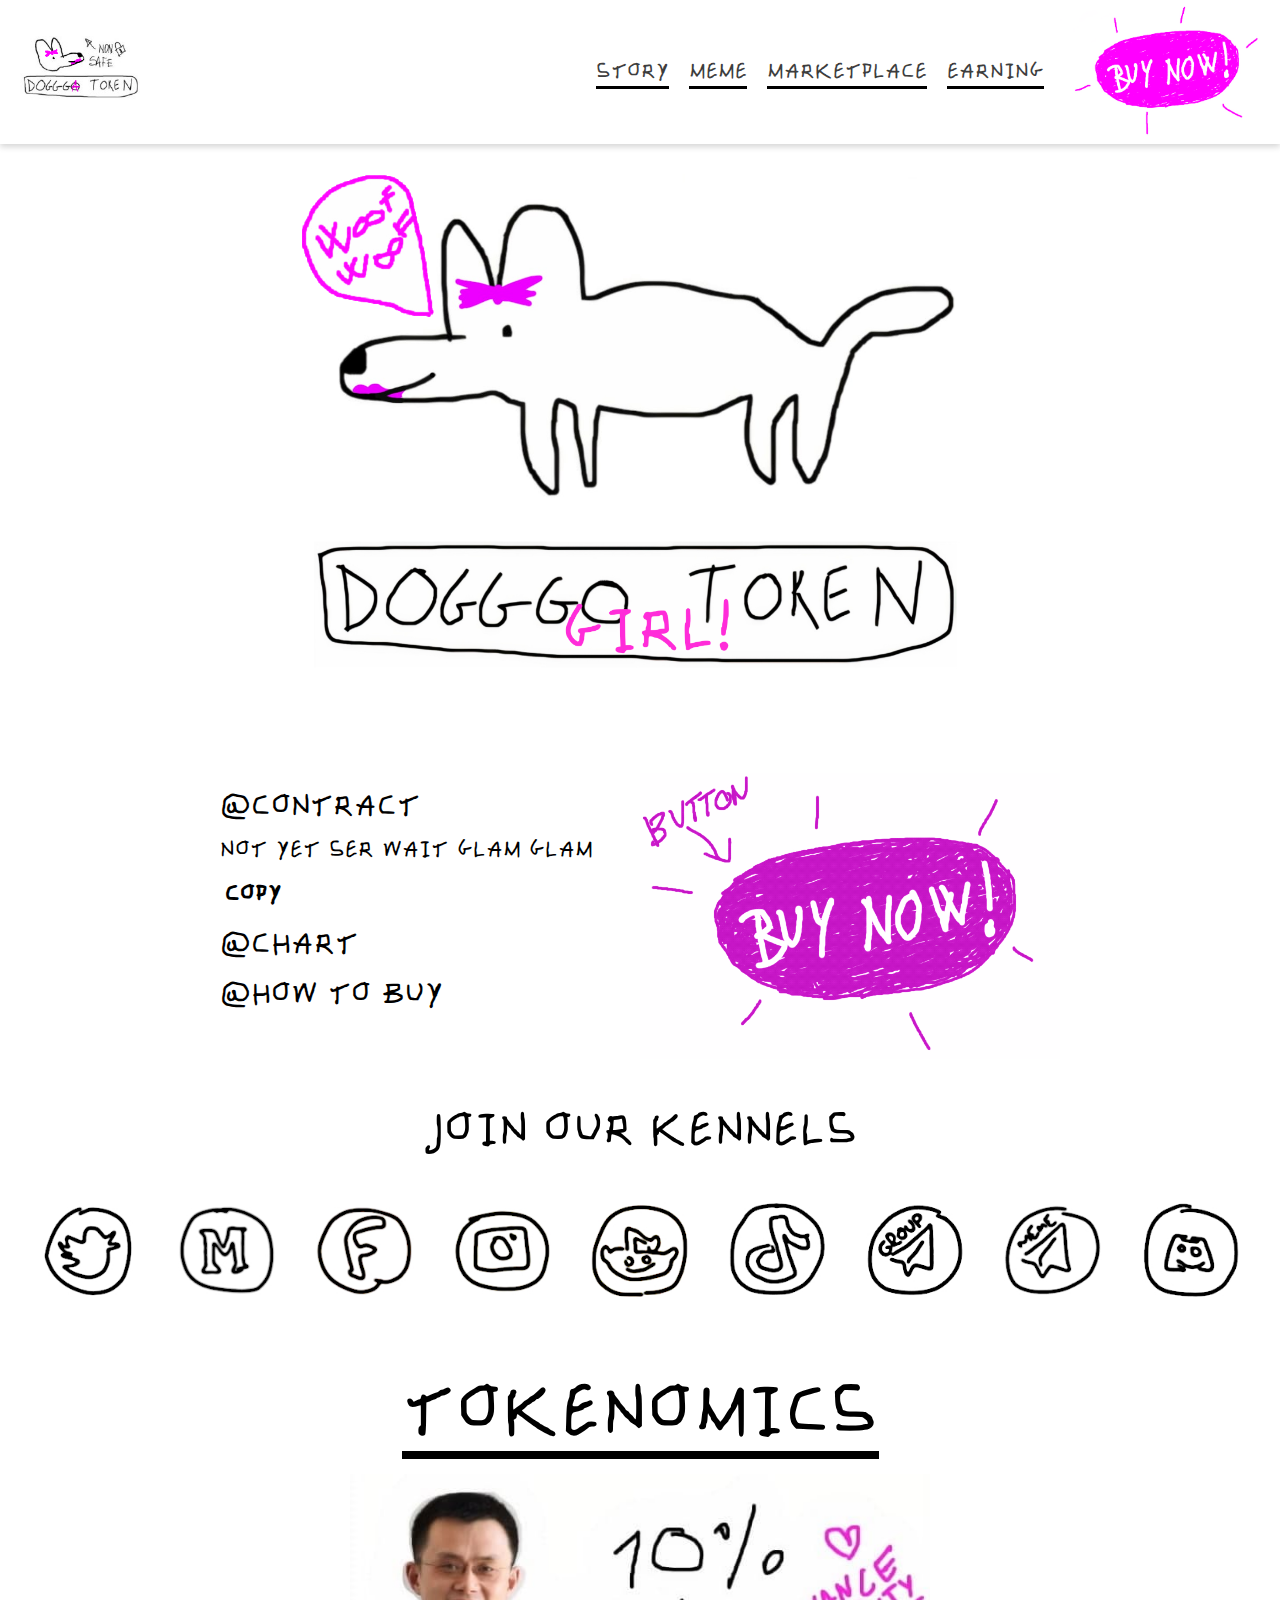
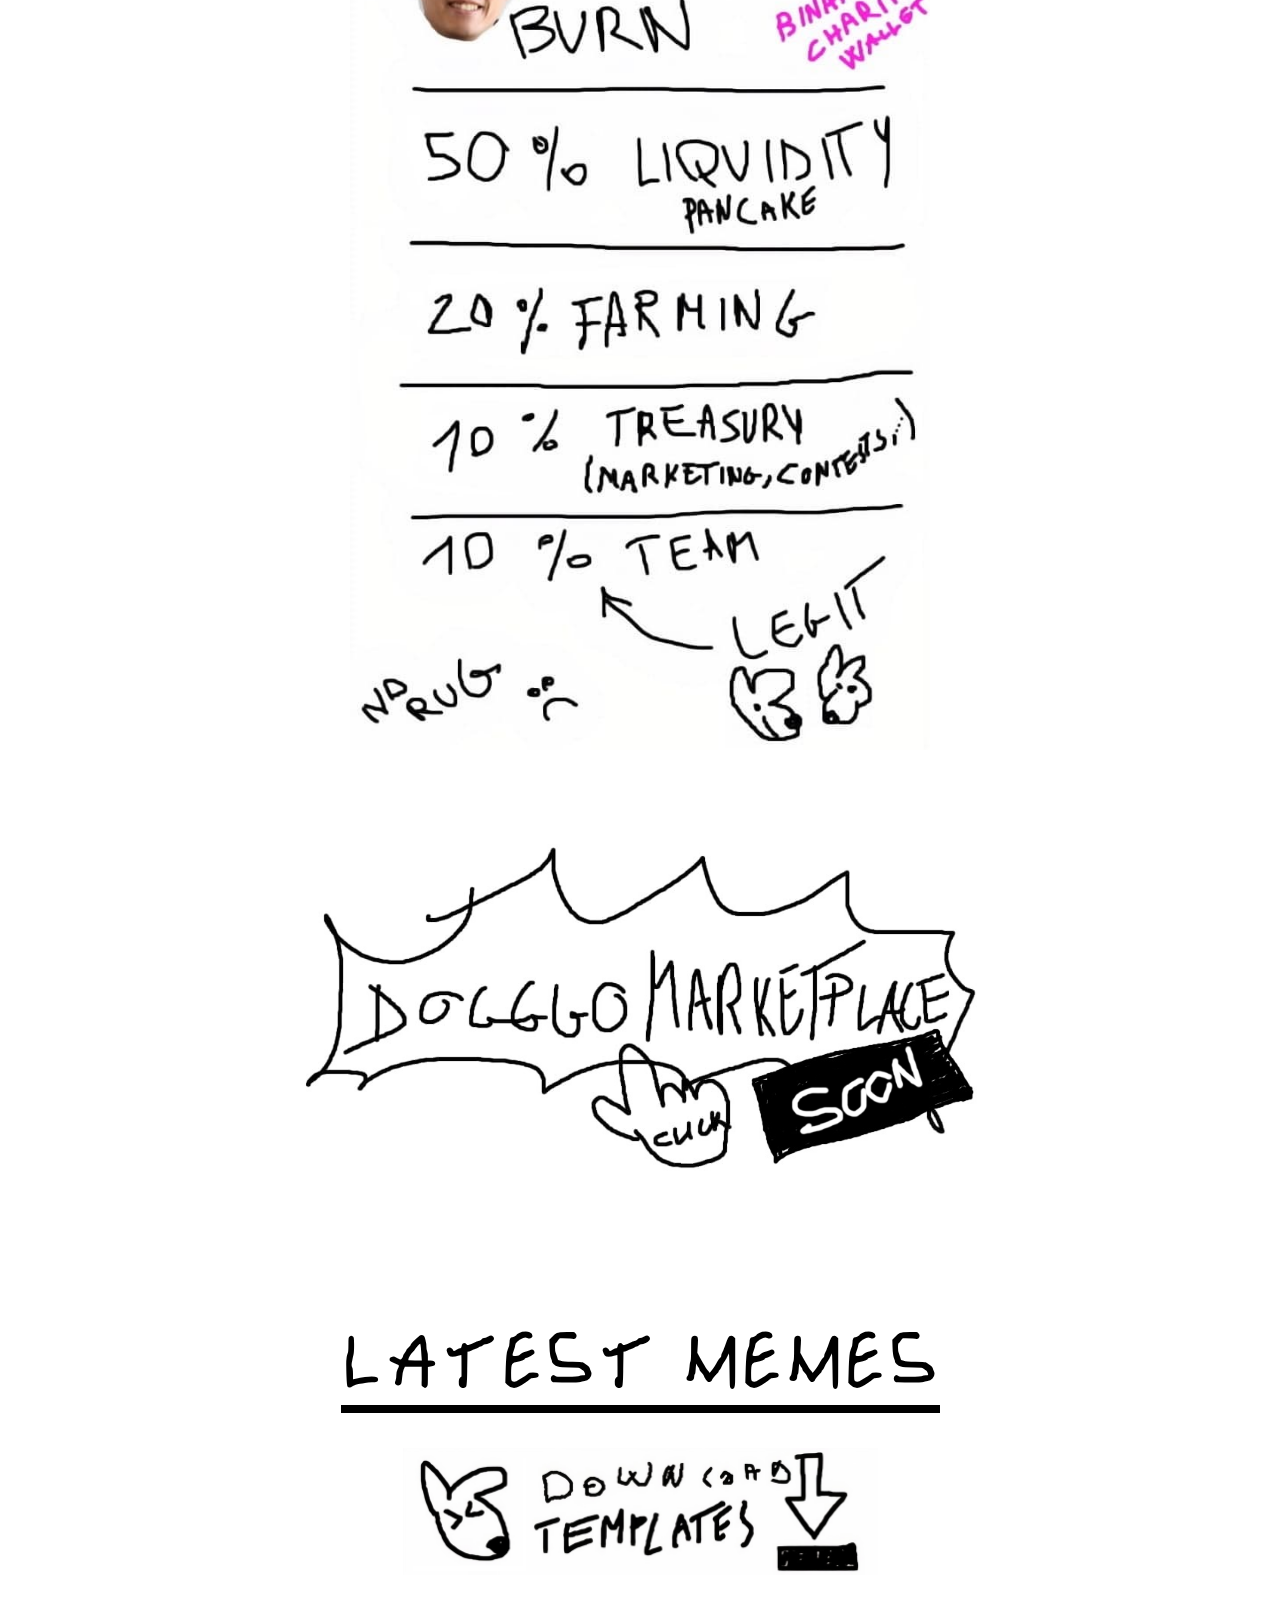
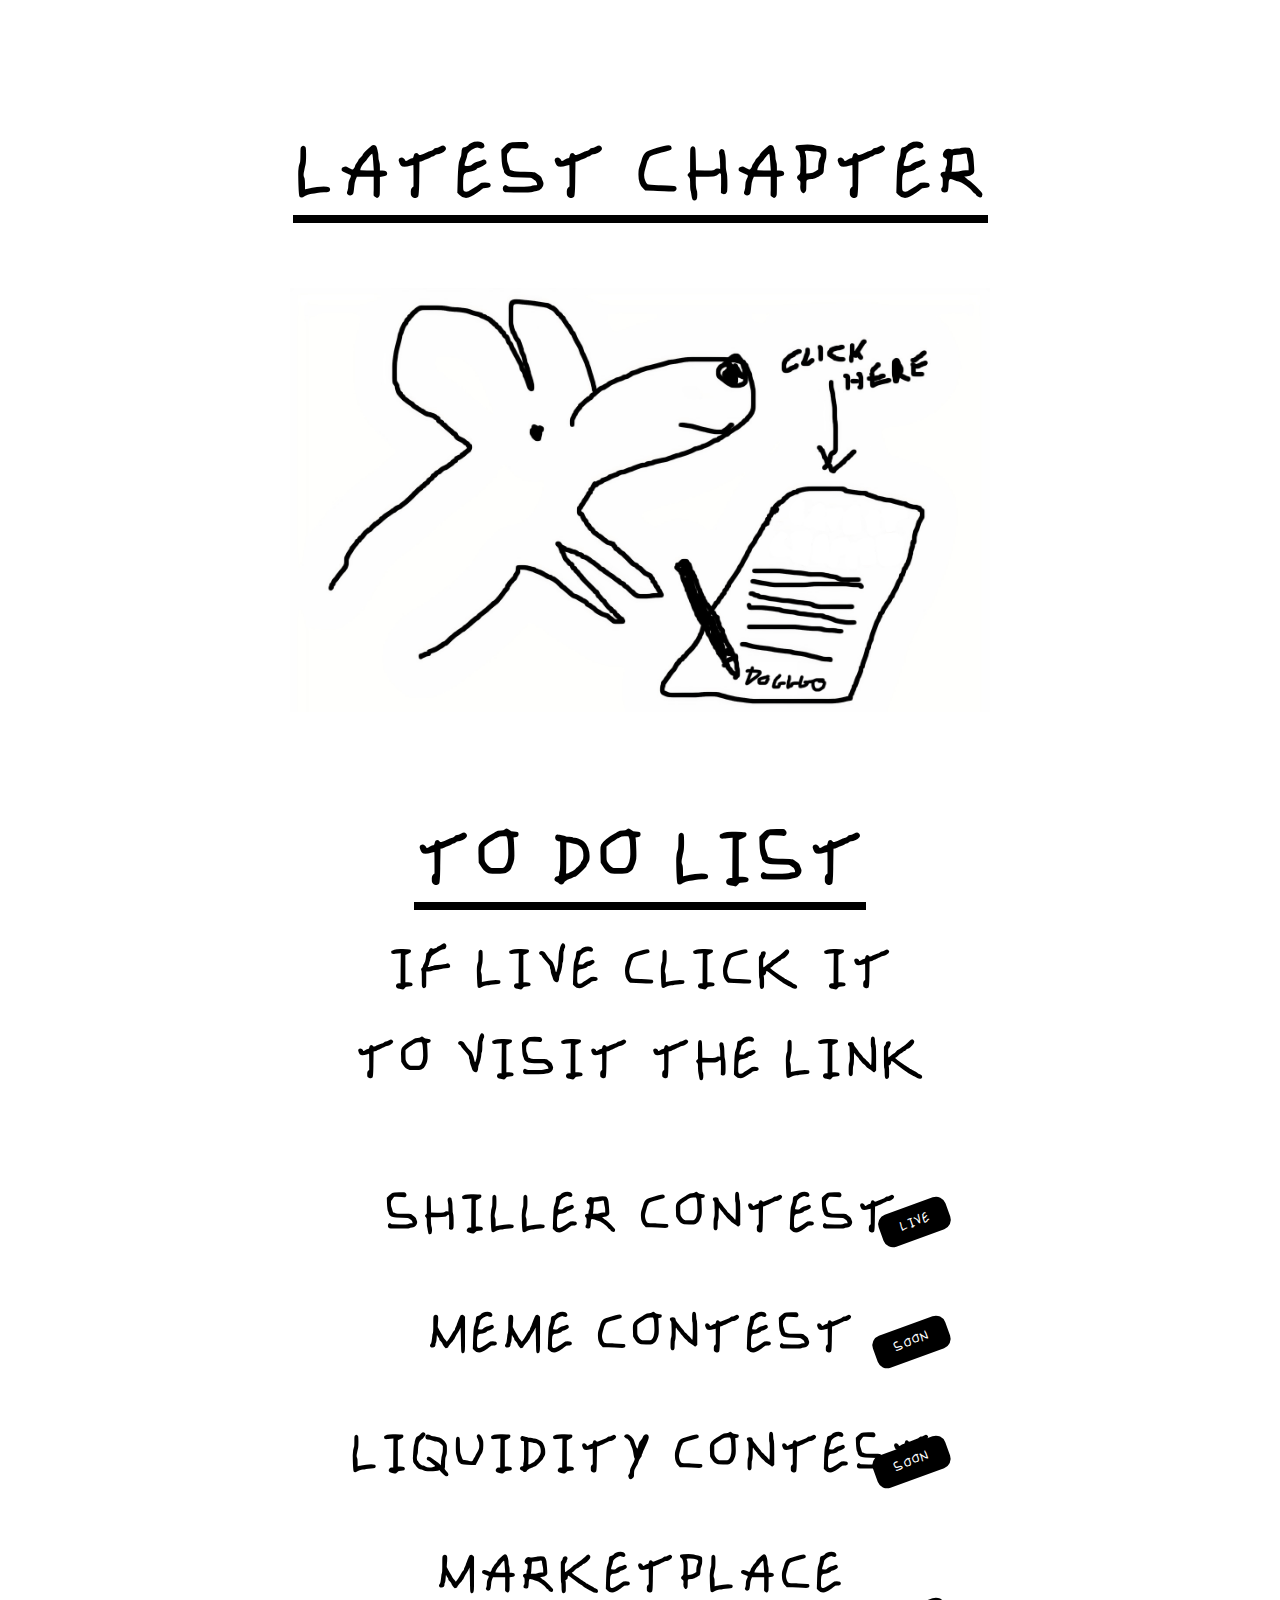
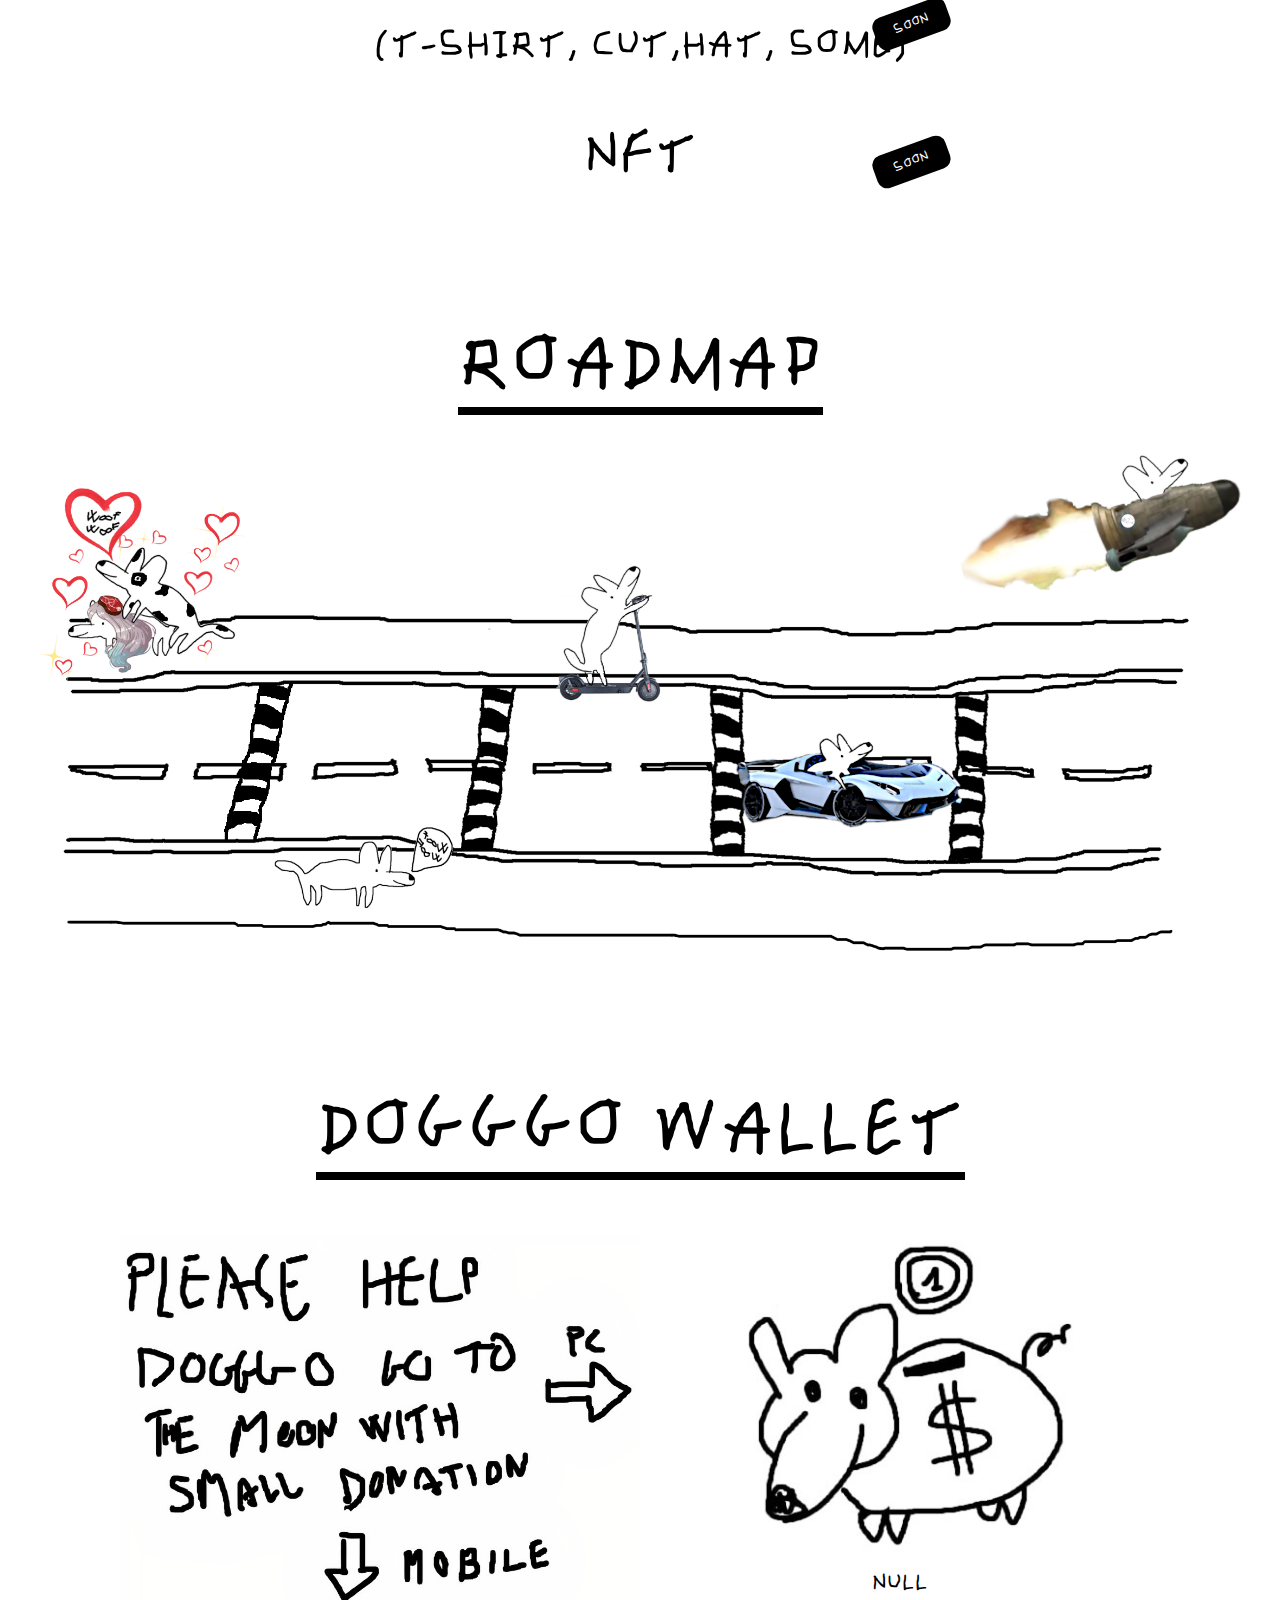
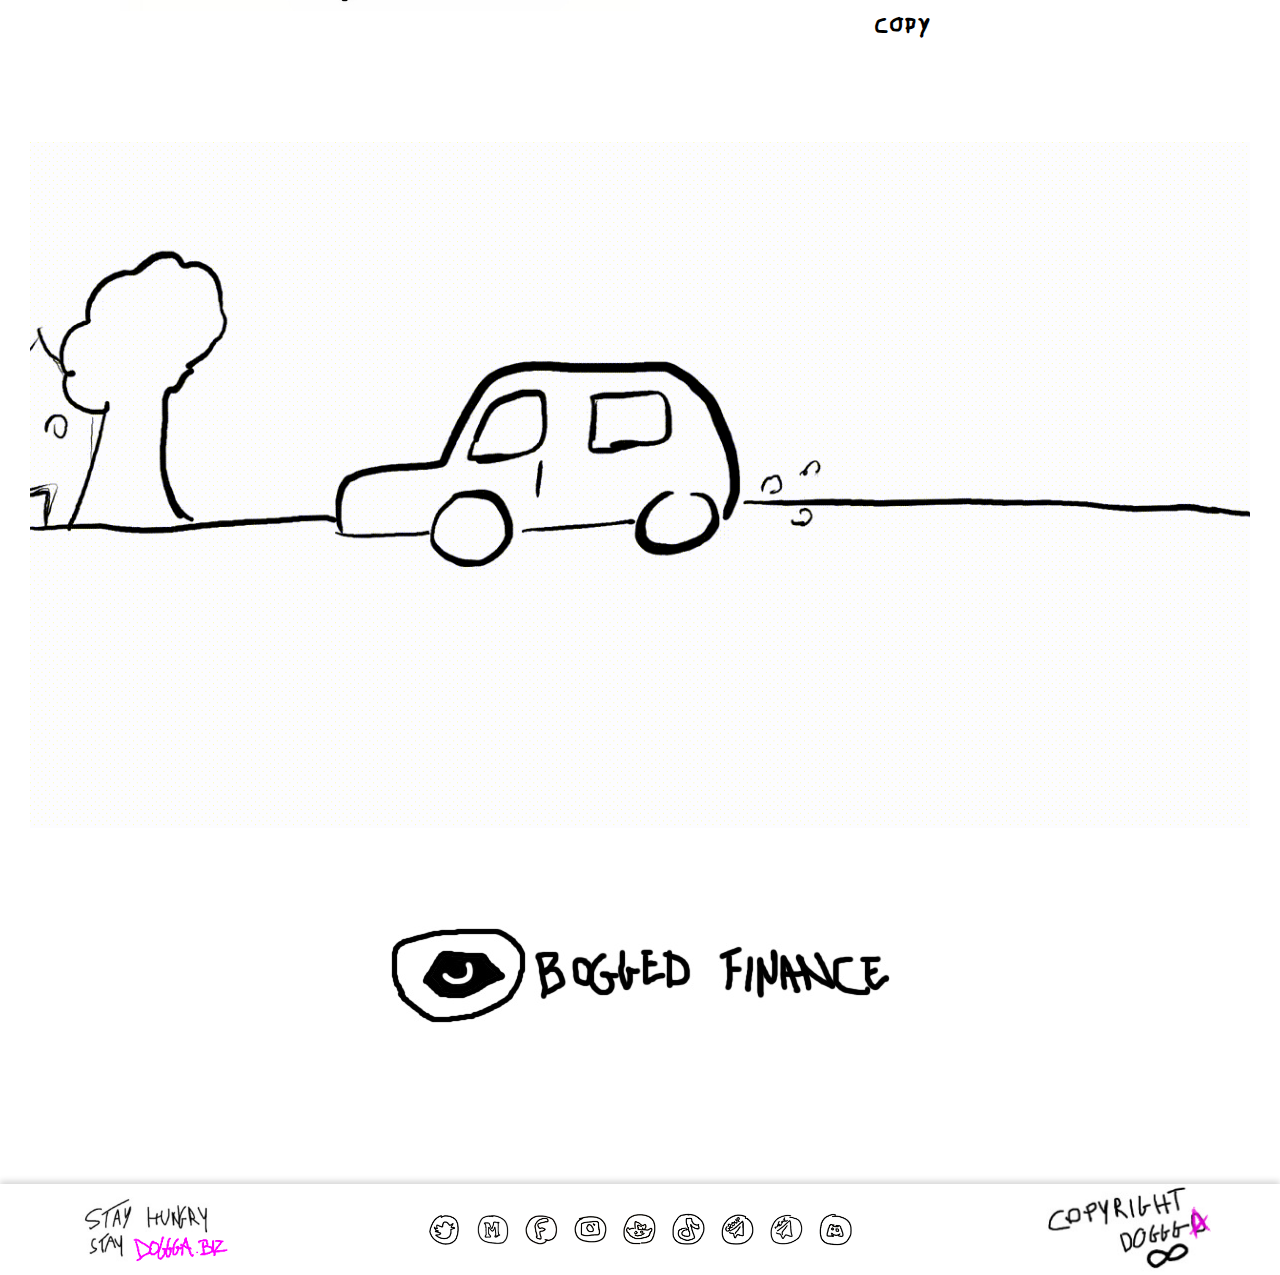
==== index.html @ a221cca4 "Add files via upload" ====
<!DOCTYPE html>
<html lang="en">
  <head>
    <meta charset="UTF-8" />
    <meta http-equiv="X-UA-Compatible" content="IE=edge" />
    <meta
      name="viewport"
      content="width=device-width, initial-scale=1.0, maximum-scale=1.0, user-scalable=no"
    />
    <link rel="stylesheet" href="css/main.css" />
    <link rel="stylesheet" href="css/justifiedGallery.min.css" />
    <script src="js/jquery.js" defer></script>
    <script src="js/replacements.js" defer></script>
    <script src="js/main.js" defer></script>
    <script src="js/jquery.justifiedGallery.min.js" defer></script>
    <script src="js/mini-gallery.js" defer></script>

    <link
      rel="apple-touch-icon"
      sizes="57x57"
      href="favicon/apple-icon-57x57.png"
    />
    <link
      rel="apple-touch-icon"
      sizes="60x60"
      href="favicon/apple-icon-60x60.png"
    />
    <link
      rel="apple-touch-icon"
      sizes="72x72"
      href="favicon/apple-icon-72x72.png"
    />
    <link
      rel="apple-touch-icon"
      sizes="76x76"
      href="favicon/apple-icon-76x76.png"
    />
    <link
      rel="apple-touch-icon"
      sizes="114x114"
      href="favicon/apple-icon-114x114.png"
    />
    <link
      rel="apple-touch-icon"
      sizes="120x120"
      href="favicon/apple-icon-120x120.png"
    />
    <link
      rel="apple-touch-icon"
      sizes="144x144"
      href="favicon/apple-icon-144x144.png"
    />
    <link
      rel="apple-touch-icon"
      sizes="152x152"
      href="favicon/apple-icon-152x152.png"
    />
    <link
      rel="apple-touch-icon"
      sizes="180x180"
      href="favicon/apple-icon-180x180.png"
    />
    <link
      rel="icon"
      type="image/png"
      sizes="192x192"
      href="android-icon-192x192.png"
    />
    <link
      rel="icon"
      type="image/png"
      sizes="32x32"
      href="favicon/favicon-32x32.png"
    />
    <link
      rel="icon"
      type="image/png"
      sizes="96x96"
      href="favicon/favicon-96x96.png"
    />
    <link
      rel="icon"
      type="image/png"
      sizes="16x16"
      href="favicon/favicon-16x16.png"
    />
    <link rel="manifest" href="favicon/manifest.json" />
    <meta name="msapplication-TileColor" content="#ffffff" />
    <meta
      name="msapplication-TileImage"
      content="favicon/ms-icon-144x144.png"
    />
    <meta name="theme-color" content="#ffffff" />

    <title>Dogggo Home</title>
  </head>

  <body>
    <!-- header start
    =========================================== -->
    <header class="header">
      <div class="extra__container">
        <div class="header__inner">
          <a href="index.html" class="header__inner-logo" data-replace="home">
            <img src="images/logo.png" alt="" />
          </a>
          <nav class="nav" id="menu">
            <div class="nav__inner">
              <a href="#" class="nav__inner-link" data-replace="story">
                Story
              </a>
              <a href="#" class="nav__inner-link" data-replace="meme"> Meme </a>
              <a href="#" class="nav__inner-link" data-replace="marketplace">
                Marketplace
              </a>
              <a href="#" class="nav__inner-link" data-replace="earning">
                Earning
              </a>
              <a
                href="#"
                target="_blank"
                class="nav__inner-logo"
                data-replace="buy"
              >
                <img src="images/buy.png" alt="" />
              </a>
            </div>
          </nav>
          <div class="burger" id="menuBtn"></div>
        </div>
      </div>
    </header>
    <!-- header end
    =========================================== -->
    <!-- intro start
    =========================================== -->
    <section class="intro">
      <div class="auto__container">
        <div class="intro__inner">
          <div class="intro__inner-image">
            <div class="intro__inner-image-woff">
              <img src="images/intro/woofwoof.gif" alt="" />
            </div>
            <img src="images/intro/dog.jpg" alt="" />
            <img src="images/intro/title.png" alt="" />
          </div>
          <div class="intro__inner-row">
            <div class="intro__inner-column">
              <div class="intro__inner-column-link">
                <a href="#" data-replace="bscscan">@CONTRACT</a>
                <div
                  class="intro__inner-column-link-copy"
                  onclick="copyToClipboard('#copy')"
                >
                  <span
                    id="copy"
                    data-replace="contract"
                    class="intro__contract-address"
                  ></span>
                  <strong id="change">COPY</strong>
                </div>
              </div>
              <div class="intro__inner-column-link">
                <a href="#" data-replace="chart">@CHART</a>
              </div>
              <div class="intro__inner-column-link">
                <a href="#" data-replace="buyGuide">@HOW TO BUY</a>
              </div>
            </div>
            <div class="intro__inner-column">
              <div class="intro__inner-column-image">
                <a href="#" data-replace="buy"
                  ><img src="images/buy.gif" alt=""
                /></a>
              </div>
            </div>
          </div>
        </div>
      </div>
    </section>
    <!-- intro end
    =========================================== -->
    <!-- join start
    =========================================== -->
    <section class="join">
      <div class="auto__container">
        <div class="join__inner">
          <h1>Join our kennels</h1>
          <div class="join__inner-row">
            <a
              target="_blank"
              href="#"
              class="join__inner-row-link"
              data-replace="twitter"
            >
              <img src="images/social/twitter.jpg" alt="" />
            </a>
            <a
              target="_blank"
              href="#"
              class="join__inner-row-link"
              data-replace="medium"
            >
              <img src="images/social/medium.jpg" alt="" />
            </a>
            <a
              target="_blank"
              href="#"
              class="join__inner-row-link"
              data-replace="facebook"
            >
              <img src="images/social/facebook.jpg" alt="" />
            </a>
            <a
              target="_blank"
              href="#"
              class="join__inner-row-link"
              data-replace="instagram"
            >
              <img src="images/social/instagram.jpg" alt="" />
            </a>
            <a
              target="_blank"
              href="#"
              class="join__inner-row-link"
              data-replace="reddit"
            >
              <img src="images/social/reddit.jpg" alt="" />
            </a>
            <a
              target="_blank"
              href="#"
              class="join__inner-row-link"
              data-replace="tiktok"
            >
              <img src="images/social/tiktok.jpg" alt="" />
            </a>
            <a
              target="_blank"
              href="#"
              class="join__inner-row-link"
              data-replace="telegram"
            >
              <img src="images/social/TgGroup.jpg" alt="" />
            </a>
            <a
              href="#"
              class="join__inner-row-link"
              data-replace="telegramMemes"
            >
              <img src="images/social/TgMeme.jpg" alt="" />
            </a>
            <a href="#" class="join__inner-row-link" data-replace="discord">
              <img src="images/social/discord.jpg" alt="" />
            </a>
          </div>
        </div>
      </div>
    </section>
    <!-- join end
    =========================================== -->
    <!-- info start
    =========================================== -->
    <section class="info">
      <div class="auto__container">
        <div class="info__inner">
          <div class="info__inner-row">
            <div class="info__inner-image">
              <h2>
                <span> TOKENOMICS </span>
              </h2>
              <img src="images/token.jpg" alt="" />
            </div>
          </div>
          <a href="#" class="info__inner-link" data-replace="marketplace">
            <img src="images/marketplacesoon.gif" alt="" />
          </a>
        </div>
      </div>
    </section>
    <!-- token end
    =========================================== -->
    <!-- meme start
    =========================================== -->
    <section class="meme">
      <div class="auto__container">
        <div class="meme__inner">
          <h1>
            <span> LATEST MEMES </span>
          </h1>
          <a href="#" class="meme__inner-download" data-replace="meme">
            <img src="images/download.gif" alt="" />
          </a>
          <div id="image-container"></div>
        </div>
      </div>
    </section>
    <!-- meme end
	=========================================== -->
    <!-- story start
    =========================================== -->
    <section class="story">
      <div class="auto__container">
        <div class="story__inner">
          <h1>
            <span> LATEST CHAPTER </span>
          </h1>
          <a href="story.html#chapter5" class="story__inner-more">
            <img src="images/latestchapter.gif" alt="" />
          </a>
        </div>
      </div>
    </section>
    <!-- story end
    =========================================== -->
    <!-- paper start
    =========================================== -->
    <section class="paper">
      <div class="auto__container">
        <div class="paper__inner">
          <h1>
            <span> TO DO LIST </span>
          </h1>
          <div class="paper__inner-subtitle">
            IF LIVE CLICK IT
            <br />
            TO VISIT THE LINK
          </div>
          <div class="paper__inner-links">
            <a
              href="https://dogggo.medium.com/dogggo-want-to-be-famous-bb56731c0bb1"
              class="paper__inner-links-link"
            >
              shiller contest
              <span>live</span>
            </a>
            <a href="#" class="paper__inner-links-link">
              meme contest
              <span>soon</span>
            </a>
            <a href="#" class="paper__inner-links-link">
              liquidity contest
              <span>soon</span>
            </a>
            <a href="#" class="paper__inner-links-link">
              marketplace
              <small>(t-shirt, cut,hat, some)</small>
              <span>soon</span>
            </a>
            <a href="#" class="paper__inner-links-link">
              nft
              <span>soon</span>
            </a>
          </div>
        </div>
      </div>
    </section>
    <!-- paper end
    =========================================== -->
    <!-- road start
    =========================================== -->
    <section class="road">
      <div class="auto__container">
        <div class="road__inner">
          <h1>
            <span> ROADMAP </span>
          </h1>
          <div class="road__inner-image">
            <img src="images/roadMap.jpg" alt="" />
          </div>
        </div>
      </div>
    </section>
    <!-- road end
    =========================================== -->
    <!-- wallet start
    =========================================== -->
    <section class="wallet">
      <div class="auto__container">
        <div class="wallet__inner">
          <h1>
            <span> DOGGGO WALLET </span>
          </h1>
          <div class="wallet__inner-row">
            <div class="wallet__inner-column">
              <img src="images/please.jpg" alt="" />
            </div>
            <div class="wallet__inner-column">
              <div class="wallet__inner-column-image">
                <img src="images/moneyDog.jpg" alt="" />
              </div>
              <div
                class="wallet__inner-column-link-copy"
                onclick="copyToClipboard2('#copy2')"
              >
                <span
                  id="copy2"
                  data-replace="charityWallet"
                  class="wallet__contract-address"
                ></span>
                <strong id="change2">COPY</strong>
              </div>
            </div>
          </div>
          <div class="wallet__inner-video">
            <img src="images/dogggo-video.gif" alt="" />
          </div>
          <div class="wallet__inner-links">
            <a
              href="https://charts.bogged.finance/?token=0x857dd3b493c49a8b060faf227d2b901e72621293"
            >
              <img src="images/bogged.jpg" alt="" />
            </a>
          </div>
        </div>
      </div>
    </section>
    <!-- wallet end
    =========================================== -->
    <!-- footer start
    =========================================== -->
    <footer class="footer">
      <div class="extra__container">
        <div class="footer__inner">
          <div class="footer__inner-column">
            <div class="footer__inner-image">
              <img src="images/stay.png" alt="" />
            </div>
            <div class="footer__inner-logo">
              <a target="_blank" href="#" target="_blank" data-replace="buy"
                ><img src="images/buy.jpg" alt=""
              /></a>
            </div>
          </div>
          <div class="footer__inner-nav">
            <a
              target="_blank"
              href="#"
              class="footer__inner-nav-link"
              data-replace="twitter"
            >
              <img src="images/social/twitter.jpg" alt="" />
            </a>
            <a
              target="_blank"
              href="#"
              class="footer__inner-nav-link"
              data-replace="medium"
            >
              <img src="images/social/medium.jpg" alt="" />
            </a>
            <a
              target="_blank"
              href="#"
              class="footer__inner-nav-link"
              data-replace="facebook"
            >
              <img src="images/social/facebook.jpg" alt="" />
            </a>
            <a
              target="_blank"
              href="#"
              class="footer__inner-nav-link"
              data-replace="instagram"
            >
              <img src="images/social/instagram.jpg" alt="" />
            </a>
            <a
              target="_blank"
              href="#"
              class="footer__inner-nav-link"
              data-replace="reddit"
            >
              <img src="images/social/reddit.jpg" alt="" />
            </a>
            <a
              target="_blank"
              href="#"
              class="footer__inner-nav-link"
              data-replace="tiktok"
            >
              <img src="images/social/tiktok.jpg" alt="" />
            </a>
            <a
              target="_blank"
              href="#"
              class="footer__inner-nav-link"
              data-replace="telegram"
            >
              <img src="images/social/TgGroup.jpg" alt="" />
            </a>
            <a
              href="#"
              class="footer__inner-nav-link"
              data-replace="telegramMemes"
            >
              <img src="images/social/TgMeme.jpg" alt="" />
            </a>
            <a
              target="_blank"
              href="#"
              class="footer__inner-nav-link"
              data-replace="discord"
            >
              <img src="images/social/discord.jpg" alt="" />
            </a>
          </div>
          <div class="footer__inner-column">
            <div class="footer__inner-logo">
              <a target="_blank" href="#" data-replace="buy">
                <img src="images/buy.jpg" alt="" />
              </a>
            </div>
            <div class="footer__inner-image">
              <img src="images/Copyright.png" alt="" />
            </div>
          </div>
        </div>
      </div>
    </footer>
    <!-- footer end
    =========================================== -->
  </body>

</html>
---- css/main.css ----
@import "font/stylesheet.css";
/*** 

====================================================================
	Reset
====================================================================

***/
html {
  scroll-behavior: smooth;
}

* {
  margin: 0px;
  padding: 0px;
  border: none;
  outline: none;
}

button {
  outline: none;
}

button:focus {
  outline: none;
}

button:focus {
  outline: none;
}

input::-webkit-outer-spin-button,
input::-webkit-inner-spin-button {
  -webkit-appearance: none;
  margin: 0;
}

/* width */
::-webkit-scrollbar {
  width: 8px;
}

/* Track */
::-webkit-scrollbar-track {
  background: #fff;
}

/* Handle */
::-webkit-scrollbar-thumb {
  background: rgba(0, 0, 0, 0.2);
  border-radius: 10px;
}

/* Handle on hover */
::-webkit-scrollbar-thumb:hover {
  background: rgba(0, 0, 0, 0.3);
}

/*** 
  ====================================================================
      Global Settings
  ====================================================================
   ***/
body {
  font-family: "Dogggo";
  font-size: 14px;
  color: #000;
  line-height: 1.7em;
  font-weight: 400;
  background: #fff;
  -webkit-font-smoothing: antialiased;
  -moz-font-smoothing: antialiased;
}

body.active {
  overflow: hidden;
}

a {
  text-decoration: none;
  cursor: pointer;
  color: #000;
}

h1,
h2,
h3,
h4,
h5,
h6 {
  position: relative;
  font-weight: normal;
  margin: 0px;
  background: none;
  line-height: 1.6em;
}

/* Typography */
h1 {
  font-size: 4em;
}

h2 {
  font-size: 40px;
}

h3 {
  font-size: 34px;
}

h4 {
  font-size: 22px;
}

h5 {
  font-size: 20px;
}

h6 {
  font-size: 18px;
}

p {
  position: relative;
  line-height: 1.8em;
}

.auto__container {
  position: relative;
  max-width: 1470px;
  margin: 0 auto;
  padding: 0 20px;
}

.extra__container {
  position: relative;
  max-width: 1680px;
  margin: 0 auto;
  padding: 0 20px;
}

ul,
li {
  list-style: none;
  padding: 0px;
  margin: 0px;
}

h1 {
  color: #000;
  position: relative;
  text-align: center;
  display: -webkit-box;
  display: -ms-flexbox;
  display: flex;
  -webkit-box-align: center;
  -ms-flex-align: center;
  align-items: center;
  -webkit-box-pack: center;
  -ms-flex-pack: center;
  justify-content: center;
  padding-bottom: 15px;
}
h1 span {
  position: relative;
  font-size: 130px;
  line-height: 1;
}
h1 span::after {
  position: absolute;
  bottom: 0;
  left: 0;
  width: 100%;
  height: 10px;
  background: #000;
  content: "";
}

h2 {
  color: #000;
  position: relative;
  text-align: center;
  display: -webkit-box;
  display: -ms-flexbox;
  display: flex;
  -webkit-box-align: center;
  -ms-flex-align: center;
  align-items: center;
  -webkit-box-pack: center;
  -ms-flex-pack: center;
  justify-content: center;
  padding-bottom: 15px;
}
h2 span {
  position: relative;
  font-size: 92px;
  line-height: 1;
}
h2 span::after {
  position: absolute;
  bottom: 0;
  left: 0;
  width: 100%;
  height: 8px;
  background: #000;
  content: "";
}

.footer {
  -webkit-box-shadow: 0px -3px 6px rgba(0, 0, 0, 0.16);
  box-shadow: 0px -3px 6px rgba(0, 0, 0, 0.16);
}
.footer__inner {
  display: -webkit-box;
  display: -ms-flexbox;
  display: flex;
  -webkit-box-align: center;
  -ms-flex-align: center;
  align-items: center;
  padding: 0 40px;
}
.footer__inner-column {
  width: 31%;
  display: -webkit-box;
  display: -ms-flexbox;
  display: flex;
  -webkit-box-align: center;
  -ms-flex-align: center;
  align-items: center;
  -ms-flex-pack: distribute;
  justify-content: space-around;
}
.footer__inner-image {
  width: 50%;
  max-width: 165px;
  display: -webkit-box;
  display: -ms-flexbox;
  display: flex;
  -webkit-box-pack: center;
  -ms-flex-pack: center;
  justify-content: center;
}
.footer__inner-image img {
  width: 100%;
}
.footer__inner-logo {
  width: 50%;
  max-width: 160px;
  display: -webkit-box;
  display: -ms-flexbox;
  display: flex;
  -webkit-box-pack: center;
  -ms-flex-pack: center;
  justify-content: center;
}
.footer__inner-logo img {
  width: 100%;
}
.footer__inner-nav {
  display: -webkit-box;
  display: -ms-flexbox;
  display: flex;
  width: 38%;
}
.footer__inner-nav-link {
  display: -webkit-box;
  display: -ms-flexbox;
  display: flex;
  -webkit-box-align: center;
  -ms-flex-align: center;
  align-items: center;
  -webkit-box-pack: center;
  -ms-flex-pack: center;
  justify-content: center;
  margin: 0 8px;
  width: calc(11.1% - 16px);
}
.footer__inner-nav-link img {
  width: 100%;
}

.header {
  -webkit-box-shadow: 0px 3px 6px rgba(0, 0, 0, 0.16);
  box-shadow: 0px 3px 6px rgba(0, 0, 0, 0.16);
}
.header__inner {
  display: -webkit-box;
  display: -ms-flexbox;
  display: flex;
  -webkit-box-align: center;
  -ms-flex-align: center;
  align-items: center;
  -webkit-box-pack: justify;
  -ms-flex-pack: justify;
  justify-content: space-between;
}

.nav__inner {
  display: -webkit-box;
  display: -ms-flexbox;
  display: flex;
  -webkit-box-align: center;
  -ms-flex-align: center;
  align-items: center;
}
.nav__inner-link {
  font-size: 35px;
  line-height: 44px;
  color: #3d3d3d;
  margin-left: 50px;
  position: relative;
}
.nav__inner-link::after {
  position: absolute;
  bottom: 0;
  left: 0;
  width: 100%;
  height: 3px;
  background: #000;
  content: "";
}
.nav__inner-logo {
  width: 170px;
  margin-left: 16px;
}
.nav__inner-logo img {
  width: 100%;
}

.burger {
  display: none;
}

.card {
  width: calc(31% - 60px);
  padding: 30px;
  background: #f3f3f3;
  -webkit-box-shadow: 0px 3px 6px rgba(0, 0, 0, 0.1);
  box-shadow: 0px 3px 6px rgba(0, 0, 0, 0.1);
  border-radius: 10px;
}
.card h4 {
  font-size: 50px;
  line-height: 64px;
  color: #443f3d;
  margin-bottom: 12px;
}
.card h5 {
  font-size: 25px;
  line-height: 32px;
  color: #443f3d;
  margin-bottom: 12px;
}
.card__header {
  display: -webkit-box;
  display: -ms-flexbox;
  display: flex;
  -webkit-box-align: start;
  -ms-flex-align: start;
  align-items: flex-start;
  -webkit-box-pack: justify;
  -ms-flex-pack: justify;
  justify-content: space-between;
}
.card__header-tag {
  font-size: 34px;
  line-height: 1;
  padding: 8px 24px;
  border-radius: 11px;
  color: #000;
  background: #fff;
  -webkit-box-shadow: 0px 3px 6px rgba(0, 0, 0, 0.16);
  box-shadow: 0px 3px 6px rgba(0, 0, 0, 0.16);
}
.card__header-earn h5 {
  text-align: right;
}
.card__row {
  display: -webkit-box;
  display: -ms-flexbox;
  display: flex;
  -webkit-box-align: end;
  -ms-flex-align: end;
  align-items: flex-end;
  -webkit-box-pack: justify;
  -ms-flex-pack: justify;
  justify-content: space-between;
  margin-top: -20px;
}
.card__row.mt-25 {
  margin-top: 25px;
}
.card__row-icon {
  max-width: 115px;
  display: -webkit-box;
  display: -ms-flexbox;
  display: flex;
  -webkit-box-align: center;
  -ms-flex-align: center;
  align-items: center;
  -webkit-box-pack: center;
  -ms-flex-pack: center;
  justify-content: center;
}
.card__row-icon img {
  width: 100%;
}
.card__row h5 {
  text-align: right;
}
.card__content h5 {
  color: #443f3d;
}
.card__content h4 {
  color: #443f3d;
  margin-bottom: 12px;
}
.card__content-link {
  display: -webkit-box;
  display: -ms-flexbox;
  display: flex;
  -webkit-box-align: center;
  -ms-flex-align: center;
  align-items: center;
}
.card__content-link h5 {
  margin-bottom: 0;
}
.card__content-link img {
  margin-left: 10px;
}
.card__btns {
  display: -webkit-box;
  display: -ms-flexbox;
  display: flex;
  margin: 25px -6px 0 -6px;
}
.card__btns-btn {
  width: calc(50% - 12px);
  margin: 0 6px;
  display: -webkit-box;
  display: -ms-flexbox;
  display: flex;
  -webkit-box-align: center;
  -ms-flex-align: center;
  align-items: center;
  -webkit-box-pack: center;
  -ms-flex-pack: center;
  justify-content: center;
  font-size: 34px;
  line-height: 1;
  padding: 8px 0;
  border-radius: 11px;
  color: #000;
  background: #fff;
  -webkit-box-shadow: 0px 3px 6px rgba(0, 0, 0, 0.16);
  box-shadow: 0px 3px 6px rgba(0, 0, 0, 0.16);
}
.card__liquid {
  width: 100%;
  padding: 8px 0;
  margin-top: 25px;
  display: -webkit-box;
  display: -ms-flexbox;
  display: flex;
  -webkit-box-align: center;
  -ms-flex-align: center;
  align-items: center;
  -webkit-box-pack: center;
  -ms-flex-pack: center;
  justify-content: center;
  font-size: 34px;
  line-height: 1;
  padding: 8px 0;
  border-radius: 11px;
  color: #000;
  background: #fff;
  -webkit-box-shadow: 0px 3px 6px rgba(0, 0, 0, 0.16);
  box-shadow: 0px 3px 6px rgba(0, 0, 0, 0.16);
}

.intro__inner {
  padding: 30px 0;
}
.intro__inner-image {
  max-width: 940px;
  margin: 0 auto;
  position: relative;
}
.intro__inner-image img {
  width: 100%;
}
.intro__inner-image-woff {
  position: absolute;
  top: 0;
  left: 0;
  width: 200px;
}
.intro__inner-image-woff img {
  width: 100%;
}
.intro__inner-row {
  display: -webkit-box;
  display: -ms-flexbox;
  display: flex;
  -webkit-box-align: center;
  -ms-flex-align: center;
  align-items: center;
  max-width: 1040px;
  margin: 0 auto;
  margin-top: 50px;
}
.intro__inner-column {
  width: 50%;
}
.intro__inner-column-link {
  font-size: 40px;
  line-height: 50px;
  color: #000000;
}
.intro__inner-column-link-copy {
  font-size: 30px;
  line-height: 38px;
  color: #000;
  cursor: pointer;
}
.intro__inner-column-link-copy strong {
  font-size: 30px;
  line-height: 50px;
  color: #000;
  padding-left: 5px;
}
.intro__inner-column-image {
  width: 100%;
  padding-top: 40px;
}
.intro__inner-column-image img {
  width: 100%;
}
.intro__contract-address {
  white-space: nowrap;
  overflow: hidden;
  text-overflow: ellipsis;
  display: list-item;
}

.join__inner-row {
  display: -webkit-box;
  display: -ms-flexbox;
  display: flex;
  -webkit-box-align: center;
  -ms-flex-align: center;
  align-items: center;
  -webkit-box-pack: center;
  -ms-flex-pack: center;
  justify-content: center;
}
.join__inner-row-link {
  width: calc(11.1% - 40px);
  margin: 20px;
}
.join__inner-row-link img {
  width: 100%;
}
.join h1 {
  font-size: 60px;
  line-height: 70px;
  text-decoration: none;
}

.info__inner-row {
  display: -webkit-box;
  display: -ms-flexbox;
  display: flex;
  justify-content: center;
}
.info__inner-image {
  width: calc(50% - 40px);
  margin: 0 40px;
}
.info__inner-image:last-child {
  padding-top: 40px;
  margin-bottom: 40px;
}

.info__inner-image:first-child {
  padding-top: 40px;
  margin-bottom: 40px;
}

.info__inner-image img {
  width: 100%;
}
.info__inner-link {
  max-width: 1040px;
  margin: 0 auto;
  display: block;
  padding: 40px 0;
}
.info__inner-link img {
  width: 100%;
}

.meme {
  padding-top: 90px;
}
.meme__inner-download {
  max-width: 475px;
  margin: 0 auto;
  display: block;
  margin-top: 20px;
}
.meme__inner-download img {
  width: 100%;
}
.meme__inner-row {
  display: -webkit-box;
  display: -ms-flexbox;
  display: flex;
  -ms-flex-wrap: wrap;
  flex-wrap: wrap;
  max-width: 1040px;
  margin: 0 auto;
}
.meme__inner-card {
  width: calc(25% - 50px);
  margin: 25px;
}
.meme__inner-card img {
  width: 100%;
}
.meme__inner-more {
  max-width: 350px;
  margin: 0 auto;
  display: block;
}
.meme__inner-more img {
  width: 100%;
}

.story {
  padding-top: 90px;
}
.story__inner-row {
  display: -webkit-box;
  display: -ms-flexbox;
  display: flex;
  -ms-flex-wrap: wrap;
  flex-wrap: wrap;
  max-width: 1040px;
  margin: 0 auto;
}
.story__inner-more {
  max-width: 700px;
  margin: 0 auto;
  display: block;
  margin-top: 50px;
}
.story__inner-more img {
  width: 100%;
}

.paper {
  padding-top: 90px;
}
.paper__inner-subtitle {
  font-size: 74px;
  line-height: 90px;
  color: #000;
  text-align: center;
}
.paper__inner-links {
  max-width: 700px;
  margin: 50px auto 0 auto;
}
.paper__inner-links-link {
  font-size: 72px;
  text-transform: uppercase;
  line-height: 80px;
  display: block;
  text-align: center;
  padding: 20px 0;
  position: relative;
}
.paper__inner-links-link span {
  position: absolute;
  bottom: 30%;
  right: 40px;
  padding: 8px 20px;
  border-radius: 10px;
  background: #000;
  font-size: 18px;
  color: #fff;
  line-height: 1;
  text-transform: uppercase;
  transform: rotate(-20deg);
  -webkit-transform: rotate(-20deg);
  -o-transform: rotate(-20deg);
  -ms-transform: rotate(-20deg);
  -moz-transform: rotate(-20deg);
}
.paper__inner-links-link small {
  display: block;
  font-size: 50px;
  line-height: 60px;
  text-transform: uppercase;
  color: #000;
}

.road {
  padding: 100px 0;
}
.road__inner-image {
  width: 100%;
  text-align: center;
}
.road__inner-image img {
  width: 100%;
  max-width: 1220px;
}

.wallet {
  padding-bottom: 150px;
}
.wallet__inner-row {
  display: -webkit-box;
  display: -ms-flexbox;
  display: flex;
  max-width: 1040px;
  margin: 40px auto;
}
.wallet__inner-column {
  width: 50%;
  text-align: center;
}
.wallet__inner-column img {
  width: 100%;
}
.wallet__inner-column-text {
  text-align: center;
  font-size: 22px;
  line-height: 38px;
  color: #000;
  white-space: nowrap;
  overflow: hidden;
  text-overflow: ellipsis;
}
.wallet__inner-video {
  text-align: center;
  margin: 0 auto;
}
.wallet__inner-video img {
  width: 100%;
  max-width: 1220px;
  margin-top: 50px;
}

.wallet__inner-links {
  padding-top: 40px;
  text-align: center;
  margin: 0 auto;
}
.wallet__inner-links img {
  width: 100%;
  max-width: 500px;
  margin-top: 50px;
}

.wallet__inner-column-link-copy {
  font-size: 30px;
  line-height: 38px;
  color: #000;
  cursor: pointer;
}
.wallet__inner-column-link-copy strong {
  font-size: 30px;
  line-height: 50px;
  color: #000;
  padding-left: 5px;
}

.wallet__contract-address {
  white-space: nowrap;
  overflow: hidden;
  text-overflow: ellipsis;
  display: list-item;
}

.memeTemp {
  padding: 85px 0 150px 0;
}
.memeTemp__inner h1 {
  margin-bottom: 25px;
}
.memeTemp__inner-subtitle {
  font-size: 42px;
  line-height: 52px;
  color: #3d3d3d;
  text-align: center;
}
.memeTemp__inner-row {
  margin: 100px 0;
  display: -webkit-box;
  display: -ms-flexbox;
  display: flex;
}
.memeTemp__inner-row-column {
  width: 16.6%;
}
.memeTemp__inner-row-column img {
  width: 100%;
}
.memeTemp__inner-content {
  max-width: 1100px;
  margin: 60px auto 0 auto;
}
.memeTemp__inner-content-image {
  width: 100%;
}
.memeTemp__inner-content-image img {
  width: 100%;
}
.memeTemp__inner-content-more {
  padding: 10px 0;
  font-size: 48px;
  line-height: 1;
  color: #000;
  background: #f3f3f3;
  border-radius: 10px;
  -webkit-box-shadow: 0px 3px 6px rgba(0, 0, 0, 0.16);
  box-shadow: 0px 3px 6px rgba(0, 0, 0, 0.16);
  max-width: 290px;
  display: -webkit-box;
  display: -ms-flexbox;
  display: flex;
  -webkit-box-align: center;
  -ms-flex-align: center;
  align-items: center;
  -webkit-box-pack: center;
  -ms-flex-pack: center;
  justify-content: center;
  margin: 40px auto 0 auto;
}

.story__inner {
}
.story__inner-footer {
  max-width: 550px;
  margin: 0 auto;
  padding: 40px 0 150px 0;
}
.story__inner-footer img {
  width: 100%;
}

.article h4 {
  font-size: 60px;
  line-height: 76px;
  color: #000;
  padding: 45px 0;
  text-align: center;
}
.article__inner {
  padding-left: 70px;
}
.article__inner-date {
  font-size: 30px;
  line-height: 38px;
  color: #000;
  margin-bottom: 35px;
}
.article__inner p {
  font-size: 30px;
  line-height: 38px;
  color: #000;
  margin-bottom: 35px;
}
.article__inner img {
  margin: 0 auto;
  max-width: 100%;
  display: block;
  margin-bottom: 35px;
}

.earning {
  padding: 80px 0;
}
.earning__inner-title {
  font-size: 50px;
  line-height: 64px;
  color: #000;
  margin-bottom: 15px;
  text-align: center;
}
.earning__inner-btn {
  max-width: 640px;
  display: -webkit-box;
  display: -ms-flexbox;
  display: flex;
  margin: 0 auto 35px auto;
}
.earning__inner-btn img {
  width: 100%;
}
.earning__inner-btn.hide {
  display: none;
}
.earning__inner-row {
  display: -webkit-box;
  display: -ms-flexbox;
  display: flex;
  -webkit-box-pack: justify;
  -ms-flex-pack: justify;
  justify-content: space-between;
  max-width: 650px;
  margin: 0 auto;
}
.earning__inner-row-card {
  width: 30%;
  max-width: 220px;
}
.earning__inner-row-card-image {
  width: 90%;
  margin: 0 auto;
}
.earning__inner-row-card-image img {
  width: 100%;
}
.earning__inner-row-card-title {
  font-size: 32px;
  line-height: 40px;
  color: #443f3d;
  margin-top: 10px;
  text-align: center;
}

.earning__inner-row-card-and span {
  text-transform: uppercase;
  display: block;
  position: relative;
}
.earning__inner-row-card-and {
  display: flex;
  align-items: center;
  justify-content: center;
  height: 100%;
  font-size: 32px;
  line-height: 40px;
  color: #443f3d;
  margin-top: 10px;
  text-align: center;
}
.earning__inner-row-card-and span::before {
  content: "";
  position: absolute;
  width: 300%;
  background-color: #443f3d;
  display: block;
  top: 0;
  left: 50%;
  transform: translateX(-50%);
  height: 1px;
  opacity: 0.5;
}
.earning__inner-footer {
  max-width: 390px;
  background-color: #f3f3f3;
  margin: 20px auto;
  padding: 20px 30px 10px 30px;
  border-radius: 30px;
  box-shadow: 0px 3px 6px rgba(0, 0, 0, 0.16);
}
.earning__inner-footer-column-row {
  display: flex;
  justify-content: space-between;
  margin-bottom: 20px;
}
.earning__inner-footer-column-row span {
  font-size: 24px;
}
.earning__inner-footer-column-input {
  display: flex;
  align-items: flex-end;
}
.earning__inner-footer-column-input span {
  font-size: 50px;
  line-height: 1;
  color: #000;
  margin-right: 5px;
}
.earning__inner-footer-column-input input {
  font-size: 38px;
  line-height: 48px;
  color: #000;
  font-weight: 400;
  width: 190px;
  border-radius: 130px;
  padding: 5px 14px;
  box-sizing: border-box;
  font-family: "Dogggo";
}
.btn-max {
  font-size: 25px;
  font-family: "Dogggo";
  cursor: pointer;
  margin-left: 15px;
  color: #000;
  line-height: 1.5;
  background-color: transparent;
}
.earning__inner-footer-btn {
  display: block;
  text-align: center;
  margin: 16px 0 0 0;
  text-transform: uppercase;
  font-size: 42px;
  background-color: #fff;
  border-radius: 130px;
  line-height: 1.2;
  padding: 12px 0;
  position: relative;
}
.earning__inner-footer-btn img {
  position: absolute;
  bottom: 2px;
  right: 25px;
  width: 50px;
  height: 40px;
}

.tab {
  padding-bottom: 250px;
}
.tab__inner-header {
  display: -webkit-box;
  display: -ms-flexbox;
  display: flex;
  -webkit-box-align: center;
  -ms-flex-align: center;
  align-items: center;
  -webkit-box-pack: center;
  -ms-flex-pack: center;
  justify-content: center;
}
.tab__inner-header-btn {
  width: 140px;
  display: -webkit-box;
  display: -ms-flexbox;
  display: flex;
  -webkit-box-align: center;
  -ms-flex-align: center;
  align-items: center;
  -webkit-box-pack: center;
  -ms-flex-pack: center;
  justify-content: center;
  padding: 8px;
  font-size: 24px;
  line-height: 1;
  color: #000;
  background: #f3f3f3;
  -webkit-box-shadow: 0px 3px 6px rgba(0, 0, 0, 0.15);
  box-shadow: 0px 3px 6px rgba(0, 0, 0, 0.15);
  border-radius: 11px;
  margin: 0 15px;
  cursor: pointer;
}
.tab__inner-header-btn.active {
  background: #000;
  color: #fff;
}
.tab__inner-body {
  margin-top: 50px;
}
.tab__inner-body-content {
  display: none;
  -webkit-box-pack: justify;
  -ms-flex-pack: justify;
  justify-content: space-between;
  position: relative;
  -webkit-animation: modal 0.2s linear;
  animation: modal 0.2s linear;
}
.tab__inner-body-content.active {
  display: -webkit-box;
  display: -ms-flexbox;
  display: flex;
}

#image-container {
  margin: 0 auto;
  max-width: 1220px;
  margin-top: 50px;
}

@keyframes modal {
  0% {
    top: 50px;
    opacity: 0;
  }
  100% {
    top: 0;
    opacity: 1;
  }
}
@-webkit-keyframes modal {
  0% {
    top: 50px;
    opacity: 0;
  }
  100% {
    top: 0;
    opacity: 1;
  }
}
@media (max-width: 1460px) {
  .card__header-tag {
    font-size: 24px;
  }
  .card h5 {
    font-size: 18px;
    line-height: 24px;
  }
  .card h4 {
    font-size: 32px;
    line-height: 40px;
  }
  .card__row-icon {
    max-width: 80px;
  }
  .card__btns-btn {
    font-size: 24px;
  }
  .card__liquid {
    font-size: 24px;
    margin-top: 15px;
  }
}
@media (max-width: 1380px) {
  h1 span {
    font-size: 100px;
  }
  h1 span::after {
    height: 8px;
  }

  .header__inner-logo {
    width: 120px;
  }
  .header__inner-logo img {
    width: 100%;
  }

  .nav__inner-link {
    margin-left: 20px;
    font-size: 28px;
    line-height: 34px;
  }
  .nav__inner-logo {
    width: 200px;
  }
  .nav__inner-logo img {
    width: 100%;
  }

  .intro__inner-image {
    max-width: 680px;
  }
  .intro__inner-image-woff {
    width: 20%;
  }
  .intro__inner-row {
    max-width: 840px;
  }

  .info__inner-image {
    max-width: 680px;
  }
  .info__inner-link {
    max-width: 680px;
  }

  .wallet__inner-video {
  }

  .card {
    padding: 15px;
    width: calc(32% - 30px);
  }
}
@media (max-width: 1024px) {
  .auto__container {
    padding: 0 60px;
  }

  h1 span {
    font-size: 80px;
    line-height: 90px;
  }
  h1 span::after {
    height: 5px;
  }

  h2 span {
    font-size: 72px;
    line-height: 1;
  }
  h2 span::after {
    height: 5px;
  }

  .header__inner {
    padding: 10px 0;
  }
  .header .extra__container {
    padding: 0 20px;
  }

  .nav {
    position: fixed;
    top: 91.6px;
    left: 0;
    width: 100%;
    height: calc(100% - 91.6px);
    z-index: 100;
    transform: translateX(100%);
    -webkit-transform: translateX(100%);
    -moz-transform: translateX(100%);
    -ms-transform: translateX(100%);
    -o-transform: translateX(100%);
    -webkit-transition: all 0.2s ease-in-out 0s;
    transition: all 0.2s ease-in-out 0s;
    -moz-transition: all 0.2s ease-in-out 0s;
    background: rgba(0, 0, 0, 0.5);
  }
  .nav.active {
    transform: translate(0, 0);
    -moz-ransform: translate(0, 0);
    -o-transform: translate(0, 0);
    -ms-transform: translate(0, 0);
    -webkit-transform: translate(0, 0);
  }
  .nav__inner {
    -webkit-box-orient: vertical;
    -webkit-box-direction: normal;
    flex-direction: column;
    -ms-flex-direction: column;
    position: absolute;
    -webkit-box-pack: unset;
    -ms-flex-pack: unset;
    justify-content: unset;
    -webkit-box-align: unset;
    -ms-flex-align: unset;
    align-items: unset;
    top: 0;
    right: 0;
    width: 250px;
    padding: 0;
    z-index: 1;
    padding: 20px;
    height: calc(100% - 40px);
    overflow-y: auto;
    background: #fff;
  }
  .nav__inner-link {
    border: none;
    padding: 15px;
    display: block;
    text-align: left;
    width: unset;
    color: #000;
    font-size: 25px;
    text-align: center;
    line-height: 1;
    margin-left: 0;
  }
  .nav__inner-link::after {
    display: none;
  }
  .nav__inner-logo {
    margin: 0 auto;
  }
  .nav .btn {
    margin: 15px 0;
    text-align: center;
  }

  .body.active {
    overflow: hidden;
  }

  .burger {
    display: block;
    position: relative;
    width: 30px;
    height: 30px;
  }
  .burger::before {
    top: 20%;
    width: calc(100% - 0.4rem);
    height: 4px;
    background-color: #000;
    border-radius: 0.125rem;
    -webkit-transition: all 0.3s ease;
    transition: all 0.3s ease;
    content: "";
    position: absolute;
    left: 50%;
    transform: translateX(-50%);
    -moz-ransform: translateX(-50%);
    -o-transform: translateX(-50%);
    -ms-transform: translateX(-50%);
    -webkit-transform: translateX(-50%);
  }
  .burger::after {
    bottom: 20%;
    width: calc(100% - 0.4rem);
    height: 4px;
    background-color: #000;
    border-radius: 0.125rem;
    -webkit-transition: all 0.3s ease;
    transition: all 0.3s ease;
    content: "";
    position: absolute;
    left: 50%;
    transform: translateX(-50%);
    -moz-ransform: translateX(-50%);
    -o-transform: translateX(-50%);
    -ms-transform: translateX(-50%);
    -webkit-transform: translateX(-50%);
  }
  .burger.active::before {
    top: 50%;
    -webkit-transform: translate(-50%, -50%) rotate(45deg);
    transform: translate(-50%, -50%) rotate(45deg);
  }
  .burger.active::after {
    bottom: 50%;
    -webkit-transform: translate(-50%, 50%) rotate(-45deg);
    transform: translate(-50%, 50%) rotate(-45deg);
  }

  .intro__inner-column {
    width: 100%;
  }
  .intro__inner-column-link {
    text-align: center;
  }
  .intro__inner-column-link-copy strong {
    font-size: 30px;
    line-height: 1;
    padding-left: 5px;
  }
  .intro__inner-row {
    -webkit-box-orient: vertical;
    -webkit-box-direction: normal;
    flex-direction: column;
    -ms-flex-direction: column;
  }

  .join__inner {
    padding-bottom: 40px;
  }

  .join__inner-row {
    -ms-flex-wrap: wrap;
    flex-wrap: wrap;
  }

  .join__inner-row-link {
    margin: 5px 15px;
    width: calc(20% - 30px);
  }

  .meme__inner-card {
    width: calc(50% - 50px);
  }

  .paper__inner-subtitle {
    font-size: 42px;
    line-height: 52px;
  }
  .paper__inner-links-link {
    font-size: 54px;
    line-height: 60px;
  }

  .wallet__inner-row {
    -webkit-box-orient: vertical;
    -webkit-box-direction: normal;
    flex-direction: column;
    -ms-flex-direction: column;
  }
  .wallet__inner-column {
    width: 100%;
    max-width: 580px;
    margin: 0 auto;
  }

  .wallet__inner-column-link-copy strong {
    font-size: 30px;
    line-height: 1;
    padding-left: 5px;
  }

  .info__inner-row {
    -webkit-box-orient: vertical;
    -webkit-box-direction: normal;
    flex-direction: column;
    -ms-flex-direction: column;
  }
  .info__inner-image {
    width: 100%;
    margin: 0 auto;
  }
  .info__inner-image img {
    width: 100%;
  }

  .footer__inner {
    -ms-flex-wrap: wrap;
    flex-wrap: wrap;
  }
  .footer__inner-nav {
    -webkit-box-ordinal-group: 2;
    -ms-flex-order: 1;
    order: 1;
    width: 100%;
    margin: 10px 0;
  }
  .footer__inner-column {
    width: 50%;
  }
  .footer__inner-column:first-child {
    -webkit-box-ordinal-group: 3;
    -ms-flex-order: 2;
    order: 2;
  }
  .footer__inner-column:last-child {
    -webkit-box-ordinal-group: 4;
    -ms-flex-order: 3;
    order: 3;
  }

  .story__inner-footer {
    max-width: 330px;
  }

  .article h4 {
    font-size: 42px;
    line-height: 50px;
    padding: 20px 0;
  }
  .article__inner {
    padding-left: 20px;
  }
  .article__inner-date {
    font-size: 24px;
    line-height: 32px;
    margin-bottom: 20px;
  }
  .article__inner p {
    font-size: 22px;
    line-height: 30px;
    margin-bottom: 15px;
  }

  .earning {
    padding: 40px 0;
  }
  .earning__inner-title {
    font-size: 42px;
    line-height: 50px;
  }
  .earning__inner-title br {
    display: none;
  }
  .earning__inner-row-card {
    width: 25%;
    max-width: 140px;
  }
  .earning__inner-row-card-title {
    font-size: 24px;
    line-height: 30px;
  }

  .tab {
    padding-bottom: 150px;
  }
  .tab__inner-body-content {
    -webkit-box-orient: vertical;
    -webkit-box-direction: normal;
    flex-direction: column;
    -ms-flex-direction: column;
  }

  .card {
    width: calc(100% - 80px);
    padding: 40px;
    margin-bottom: 20px;
  }
  .card:last-child {
    margin-bottom: 0;
  }

  .memeTemp {
    padding: 40px 0 150px 0;
  }
  .memeTemp__inner h1 {
    margin-bottom: 15px;
  }
  .memeTemp__inner h1 span {
    font-size: 32px;
    line-height: 40px;
  }
  .memeTemp__inner h1 span::after {
    height: 4px;
  }
  .memeTemp__inner-subtitle {
    font-size: 24px;
    line-height: 30px;
  }
  .memeTemp__inner-row {
    margin: 40px auto;
  }
  .memeTemp__inner-content {
    margin: 30px auto 0 auto;
  }
  .memeTemp__inner-content-more {
    font-size: 32px;
    max-width: 240px;
    margin: 20px auto 0 auto;
  }
}
@media (max-width: 680px) {
  .earning__inner-footer-column-row span {
    font-size: 20px;
  }
  .earning__inner-footer-column-input span {
    font-size: 36px;
  }
  .earning__inner-footer-column-input input {
    font-size: 28px;
    width: 180px;
  }
  .btn-max {
    font-size: 20px;
    margin-left: 10px;
  }
  .earning__inner-footer-btn {
    font-size: 38px;
  }
  .earning__inner-footer-btn img {
    width: 40px;
    height: 30px;
    bottom: 5px;
  }

  h1 span {
    font-size: 64px;
    line-height: 72px;
  }
  h1 span::after {
    height: 4px;
  }

  h2 span {
    font-size: 52px;
    line-height: 60px;
  }
  h2 span::after {
    height: 3px;
  }

  .intro__inner-column-link {
    font-size: 28px;
    line-height: 36px;
  }
  .intro__inner-column-link-copy {
    font-size: 20px;
    line-height: 1;
  }

  .meme {
    padding: 40px 0;
  }
  .meme__inner-download {
    max-width: 200px;
  }
  .meme__inner-card {
    width: calc(50% - 30px);
    margin: 15px;
  }
  .meme__inner-more {
    max-width: 160px;
  }

  .story {
    padding: 40px 0;
  }

  .paper {
    padding: 40px 0;
  }

  .paper__inner-links-link {
    font-size: 42px;
    line-height: 50px;
  }
  .paper__inner-links-link small {
    font-size: 20px;
    line-height: 1;
  }

  .wallet__inner-column-link-copy {
    font-size: 20px;
    line-height: 1;
  }

  .join__inner-row-link {
    width: calc(33.3% - 30px);
  }

  .footer__inner {
    padding: 0;
  }
  .footer__inner-image {
    max-width: 100px;
  }
  .footer__inner-logo {
    max-width: 100px;
  }
  .footer__inner-column {
    width: 100%;
  }

  .story__inner-footer {
    max-width: 220px;
  }

  .article h4 {
    font-size: 32px;
    line-height: 40px;
    padding: 10px 0;
  }
  .article__inner {
    padding-left: 10px;
  }
  .article__inner-date {
    font-size: 18px;
    line-height: 24px;
    margin-bottom: 10px;
  }
  .article__inner p {
    font-size: 20px;
    line-height: 20px;
    margin-bottom: 10px;
  }

  .earning__inner-row {
    -webkit-box-orient: vertical;
    -webkit-box-direction: normal;
    flex-direction: column;
    -ms-flex-direction: column;
  }
  .earning__inner-row-card {
    max-width: 220px;
    margin: 15px auto;
    width: 100%;
  }

  .memeTemp {
    padding: 20px 0 100px 0;
  }
  .memeTemp__inner-content {
    margin: 15px auto 0 auto;
  }
  .memeTemp__inner-content-more {
    font-size: 24px;
    max-width: 180px;
    margin: 10px auto 0 auto;
  }
}
@media (max-width: 480px) {
  .auto__container {
    padding: 0 20px;
  }

  .extra__container {
    padding: 0 20px;
  }

  h1 span {
    font-size: 42px;
    line-height: 52px;
  }
  h1 span::after {
    height: 4px;
  }

  .earning__inner-footer-column-input span {
    font-size: 28px;
  }
  .earning__inner-footer-column-input input {
    width: 165px;
    line-height: 36px;
  }
  .earning__inner-footer-btn {
    font-size: 30px;
  }
  .earning__inner-footer-btn img {
    right: 10px;
    height: 25px;
    width: 35px;
  }

  .paper__inner-subtitle {
    font-size: 32px;
    line-height: 40px;
  }
  .paper__inner-links {
    margin: 20px auto 0 auto;
  }
  .paper__inner-links-link {
    font-size: 32px;
    line-height: 40px;
    padding: 5px 0;
  }
  .paper__inner-links-link span {
    padding: 4px 15px;
    font-size: 16px;
  }

  .road {
    padding: 40px 0;
  }

  .card {
    padding: 25px;
    width: calc(100% - 50px);
  }
}
---- css/justifiedGallery.min.css ----
/*!
 * justifiedGallery - v3.8.0
 * http://miromannino.github.io/Justified-Gallery/
 * Copyright (c) 2020 Miro Mannino
 * Licensed under the MIT license.
 */
.justified-gallery {
  width: 100%;
  position: relative;
  overflow: hidden;
}
.justified-gallery > a,
.justified-gallery > div,
.justified-gallery > figure {
  position: absolute;
  display: inline-block;
  overflow: hidden;
  /* background: #888888; To have gray placeholders while the gallery is loading with waitThumbnailsLoad = false */
  filter: "alpha(opacity=10)";
  opacity: 0.1;
  margin: 0;
  padding: 0;
}
.justified-gallery > a > img,
.justified-gallery > div > img,
.justified-gallery > figure > img,
.justified-gallery > a > a > img,
.justified-gallery > div > a > img,
.justified-gallery > figure > a > img,
.justified-gallery > a > svg,
.justified-gallery > div > svg,
.justified-gallery > figure > svg,
.justified-gallery > a > a > svg,
.justified-gallery > div > a > svg,
.justified-gallery > figure > a > svg {
  position: absolute;
  top: 50%;
  left: 50%;
  margin: 0;
  padding: 0;
  border: none;
  filter: "alpha(opacity=0)";
  opacity: 0;
}
.justified-gallery > a > .jg-caption,
.justified-gallery > div > .jg-caption,
.justified-gallery > figure > .jg-caption {
  display: none;
  position: absolute;
  bottom: 0;
  padding: 5px;
  background-color: #000000;
  left: 0;
  right: 0;
  margin: 0;
  color: white;
  font-size: 12px;
  font-weight: 300;
  font-family: sans-serif;
}
.justified-gallery > a > .jg-caption.jg-caption-visible,
.justified-gallery > div > .jg-caption.jg-caption-visible,
.justified-gallery > figure > .jg-caption.jg-caption-visible {
  display: initial;
  filter: "alpha(opacity=70)";
  opacity: 0.7;
  -webkit-transition: opacity 500ms ease-in;
  -moz-transition: opacity 500ms ease-in;
  -o-transition: opacity 500ms ease-in;
  transition: opacity 500ms ease-in;
}
.justified-gallery > .jg-entry-visible {
  filter: "alpha(opacity=100)";
  opacity: 1;
  background: none;
}
.justified-gallery > .jg-entry-visible > img,
.justified-gallery > .jg-entry-visible > a > img,
.justified-gallery > .jg-entry-visible > svg,
.justified-gallery > .jg-entry-visible > a > svg {
  filter: "alpha(opacity=100)";
  opacity: 1;
  -webkit-transition: opacity 500ms ease-in;
  -moz-transition: opacity 500ms ease-in;
  -o-transition: opacity 500ms ease-in;
  transition: opacity 500ms ease-in;
}
.justified-gallery > .jg-filtered {
  display: none;
}
.justified-gallery > .jg-spinner {
  position: absolute;
  bottom: 0;
  margin-left: -24px;
  padding: 10px 0 10px 0;
  left: 50%;
  filter: "alpha(opacity=100)";
  opacity: 1;
  overflow: initial;
}
.justified-gallery > .jg-spinner > span {
  display: inline-block;
  filter: "alpha(opacity=0)";
  opacity: 0;
  width: 8px;
  height: 8px;
  margin: 0 4px 0 4px;
  background-color: #000;
  border-radius: 6px;
}
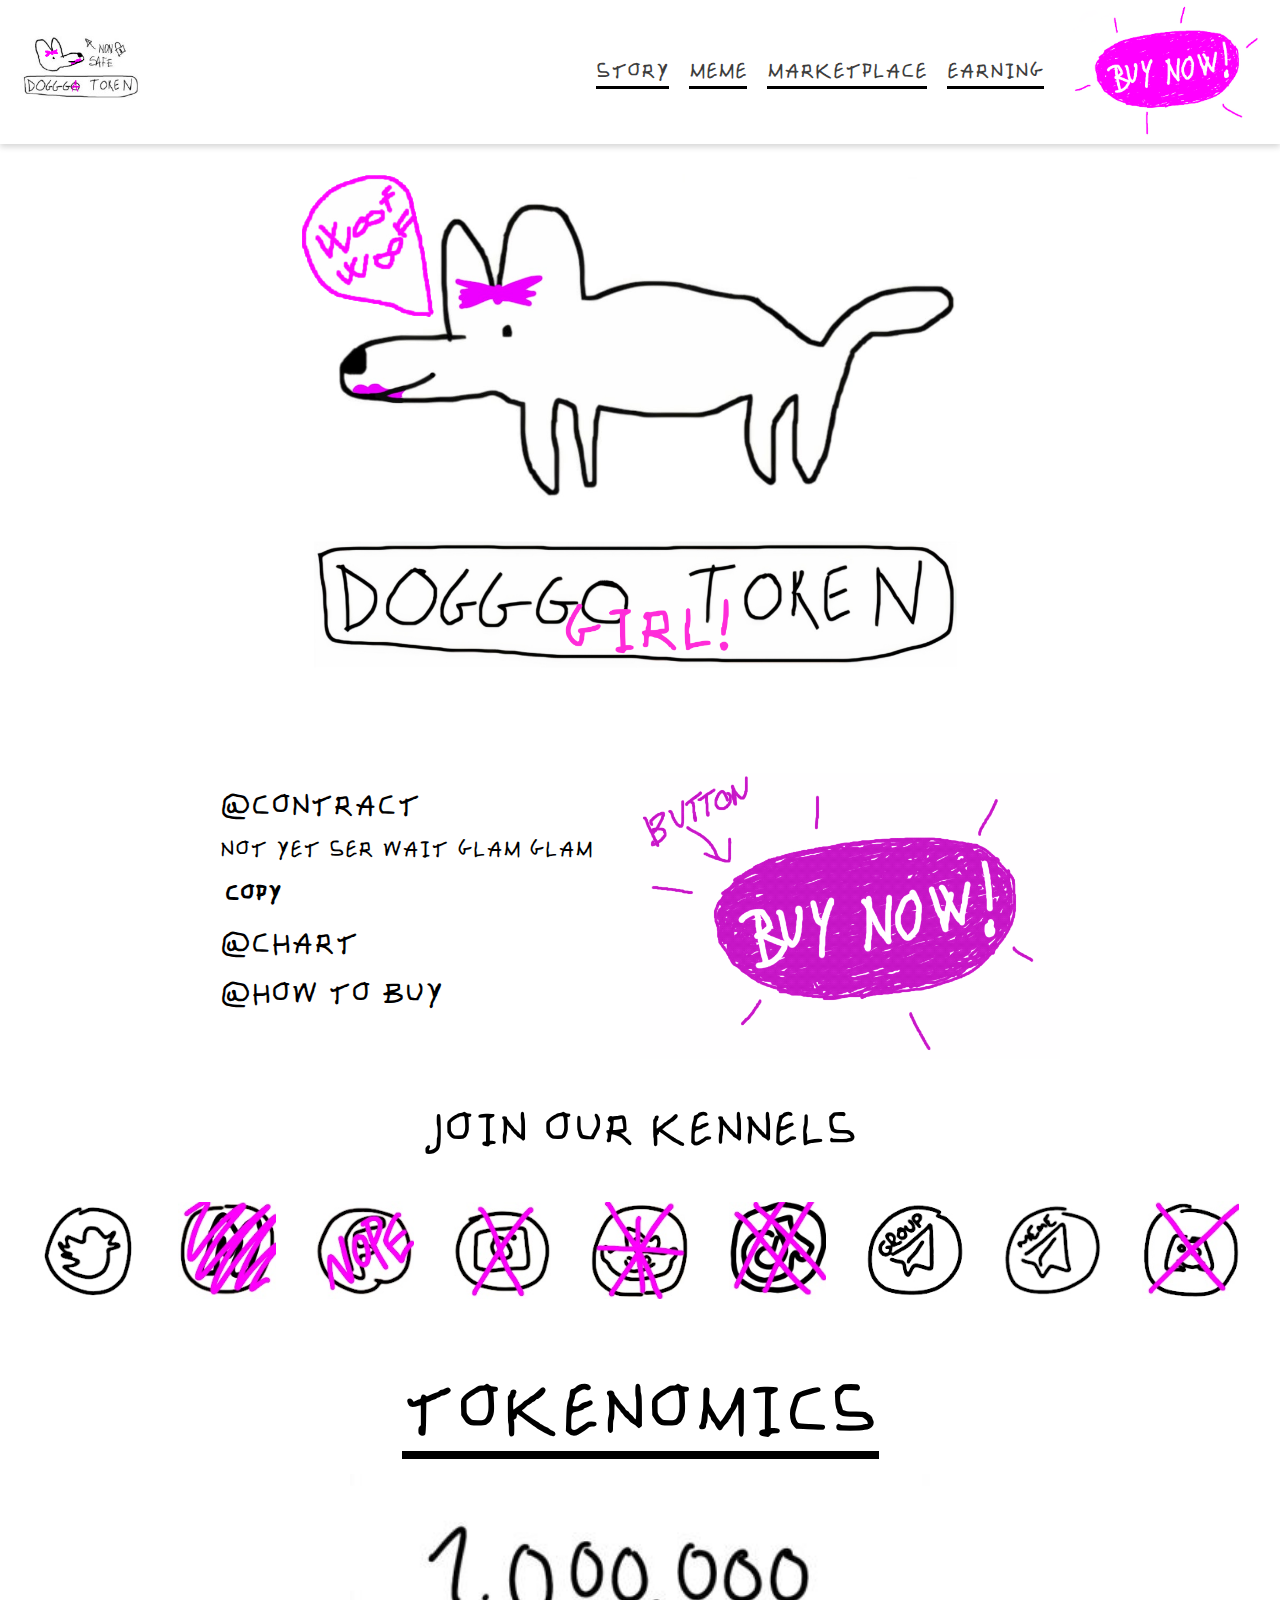
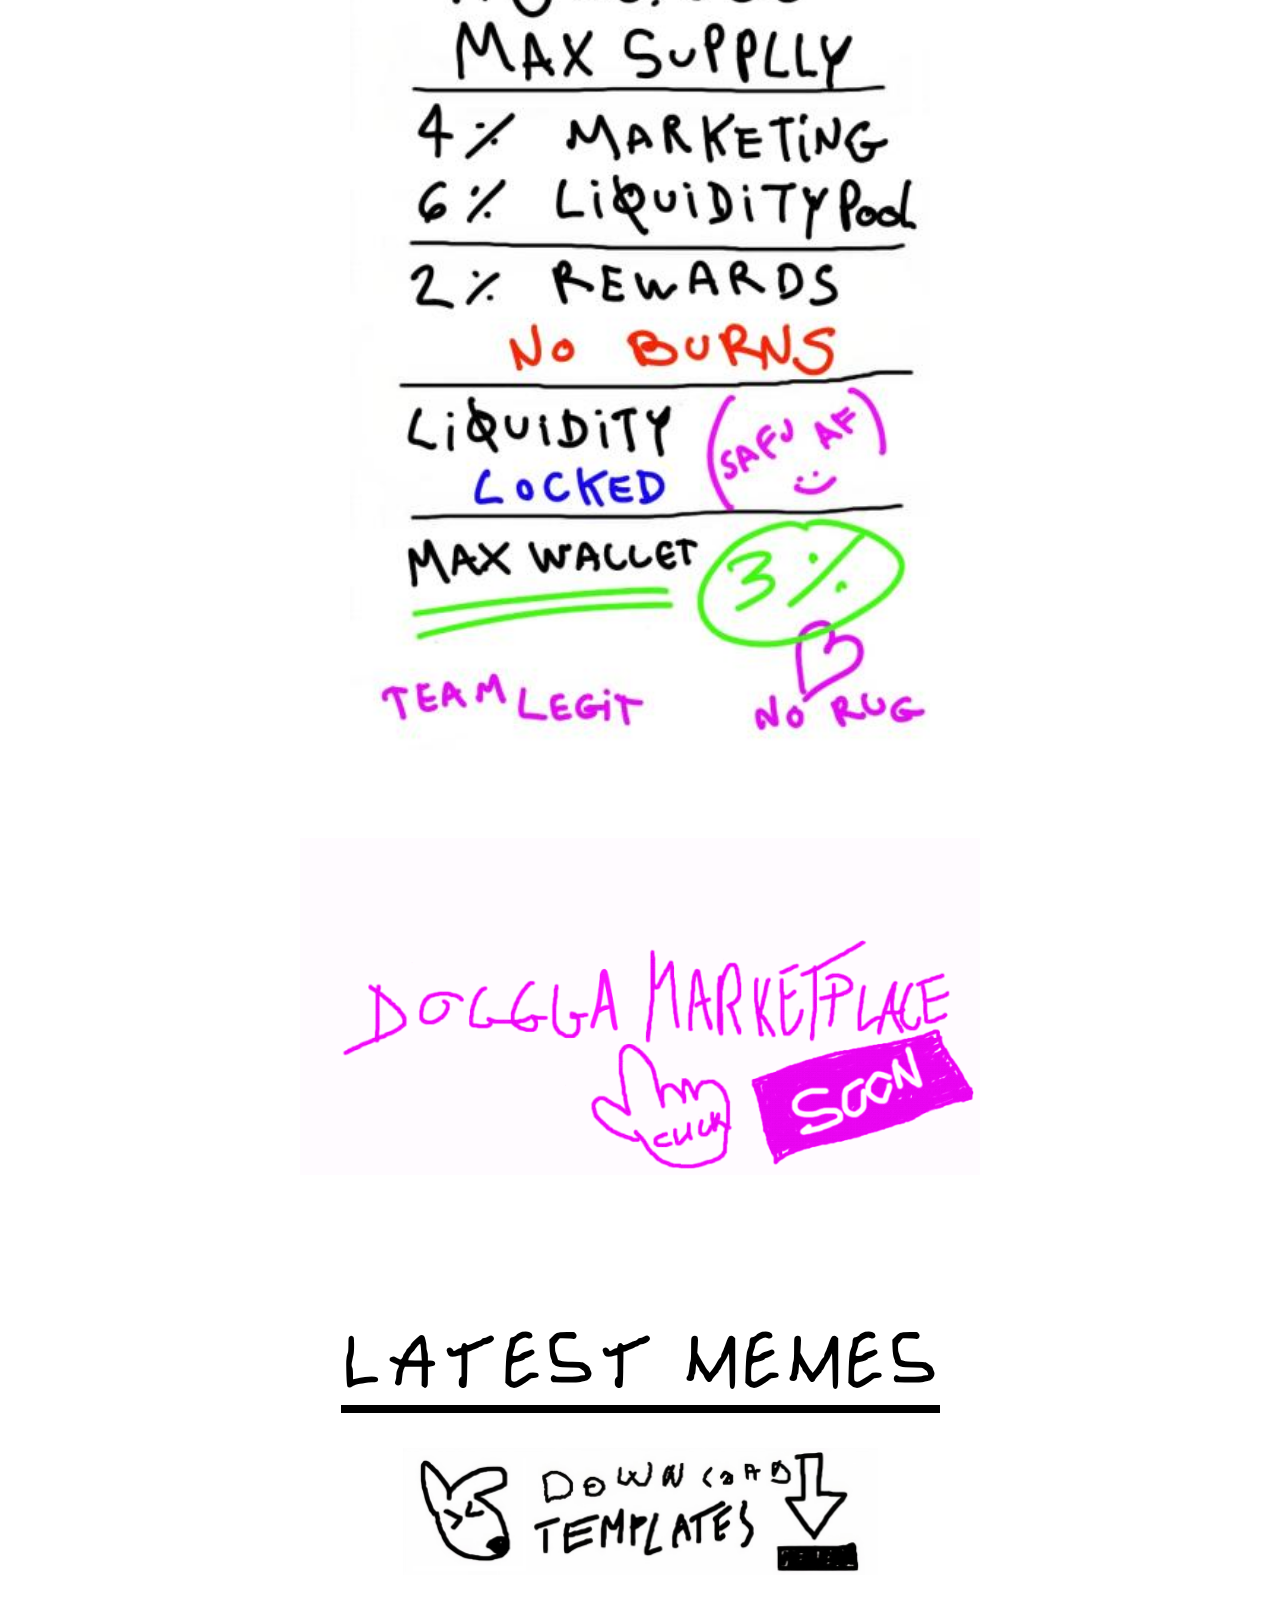
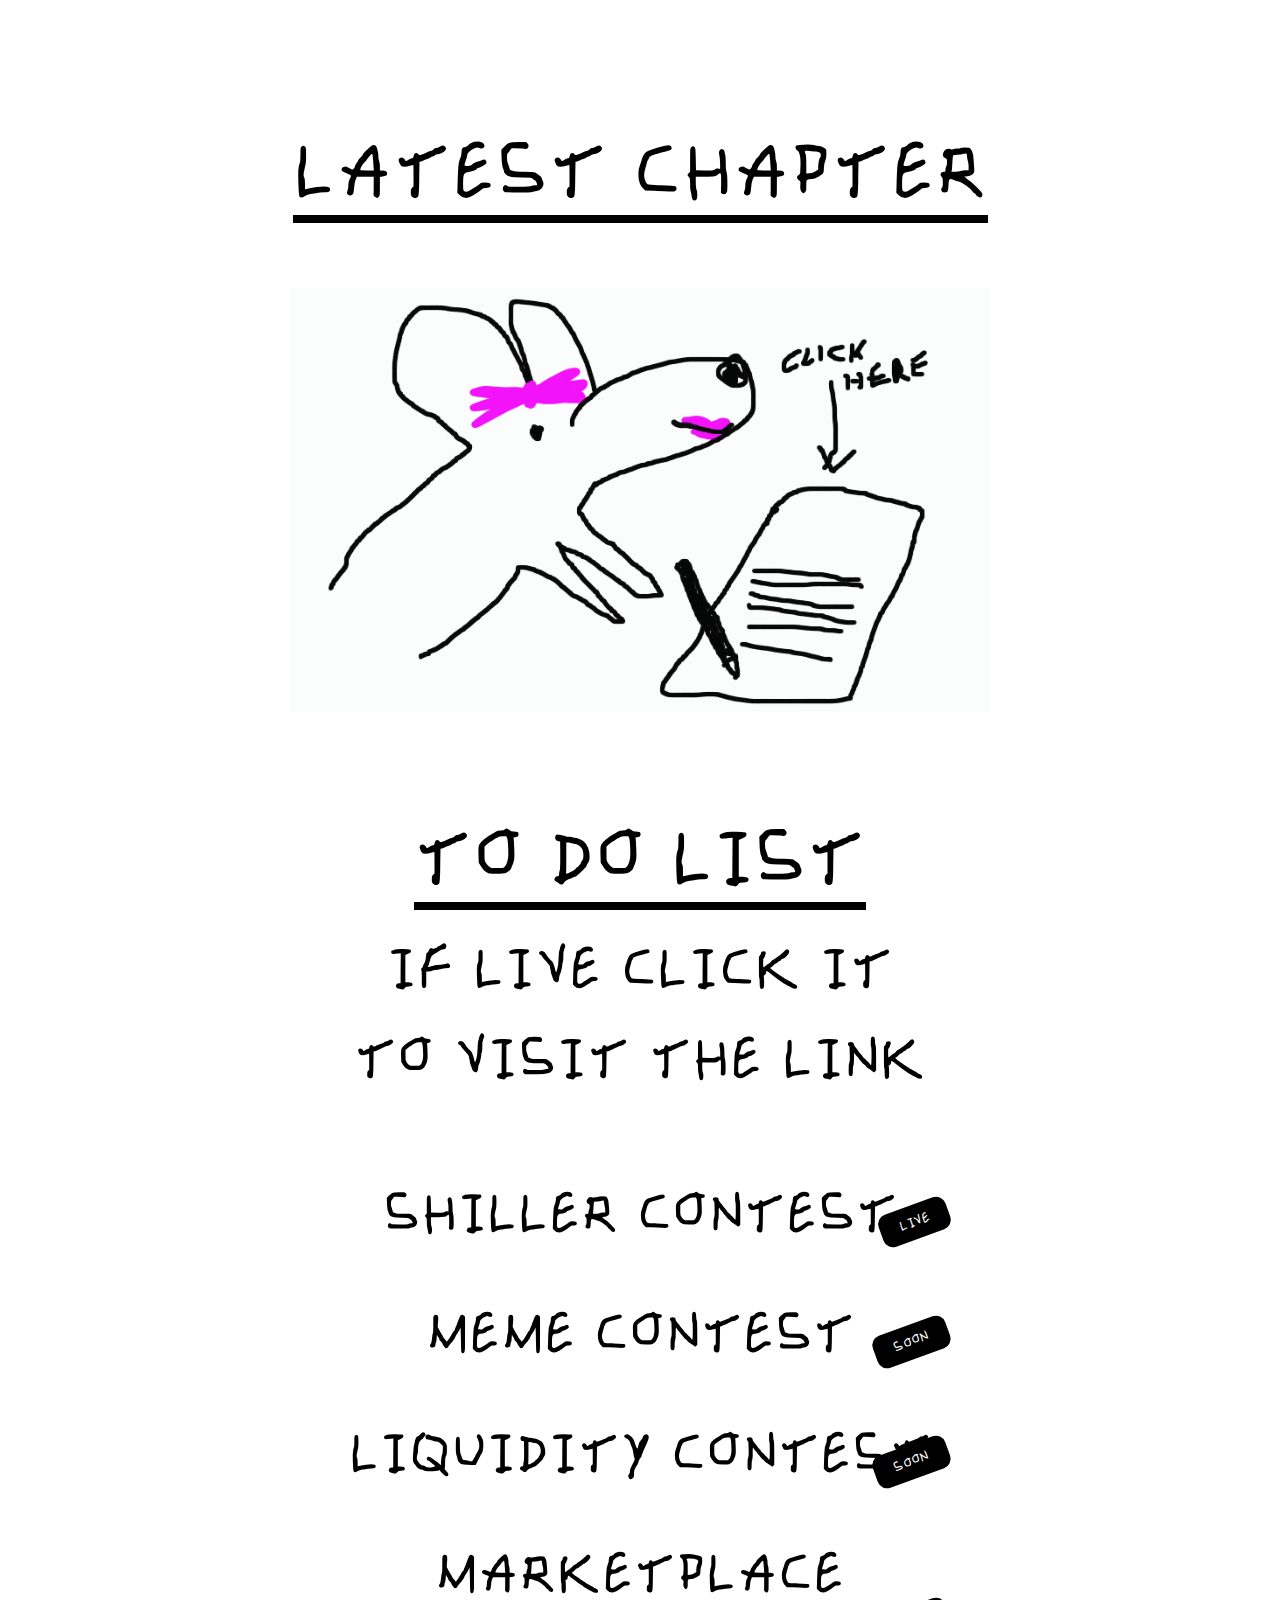
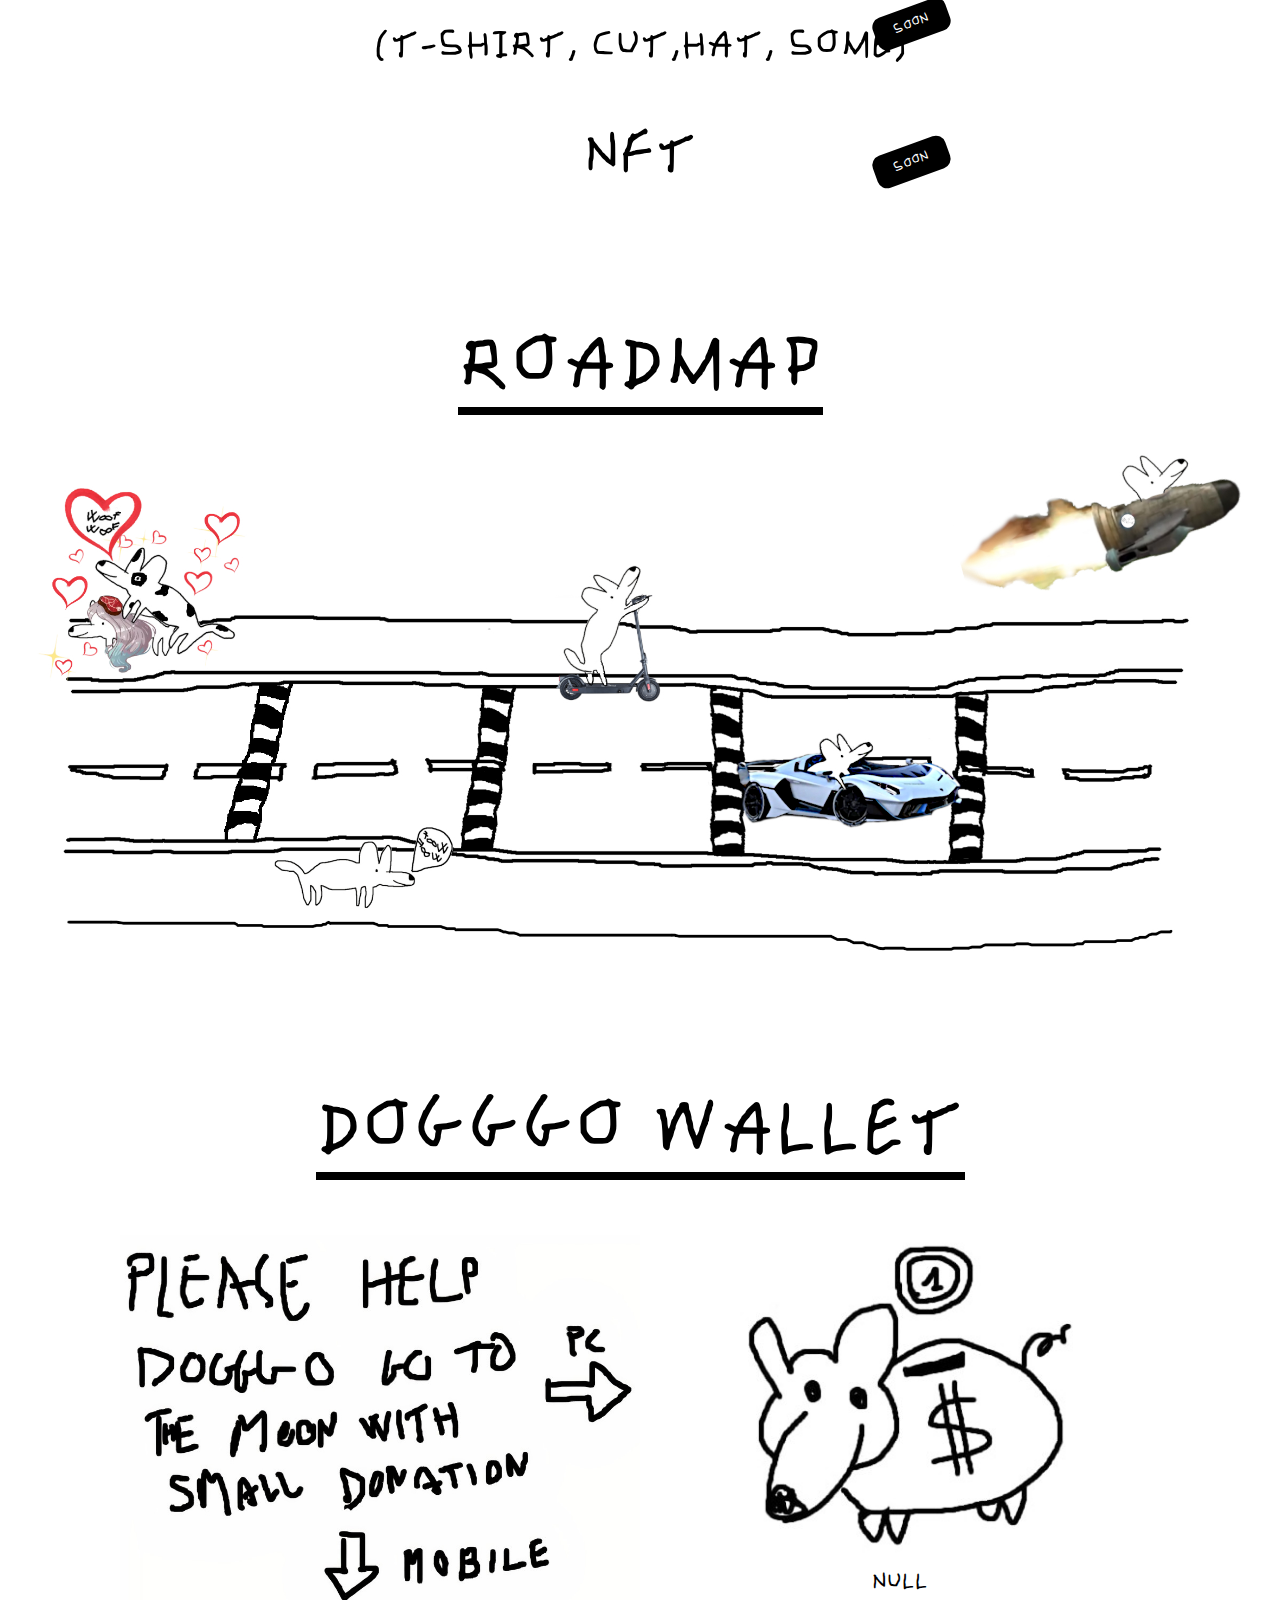
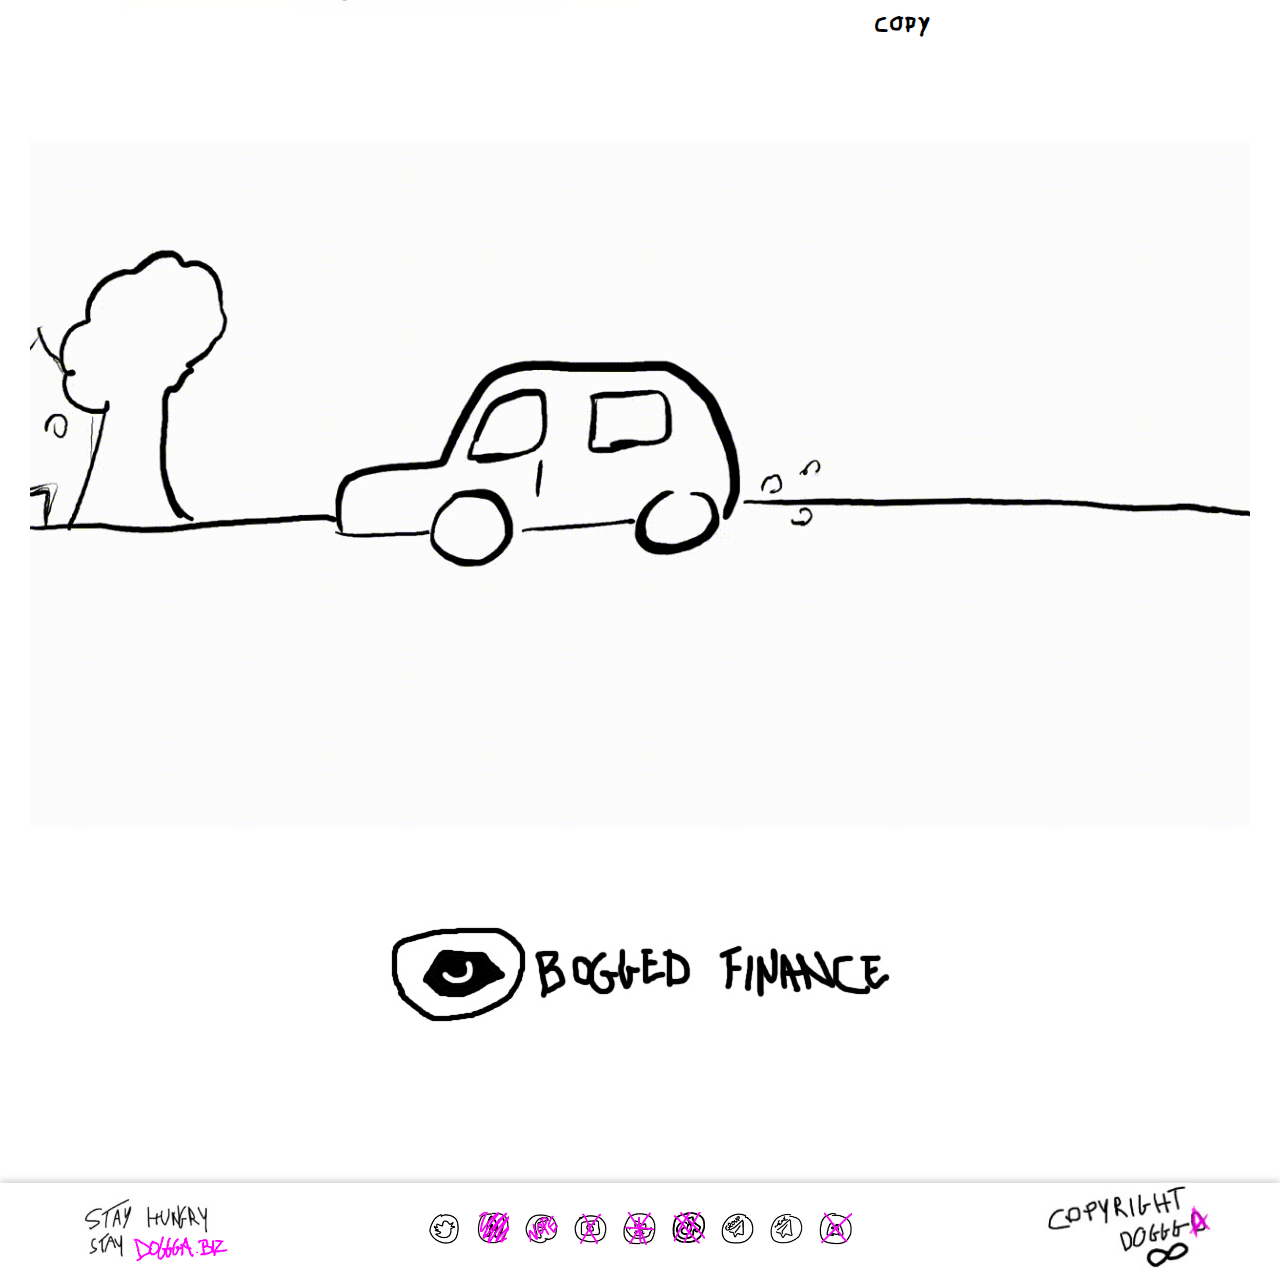
==== commit b1a5c6f5: "Add files via upload" ====
--- a/index.html
+++ b/index.html
@@ -92,7 +92,7 @@
     />
     <meta name="theme-color" content="#ffffff" />
 
-    <title>Dogggo Home</title>
+    <title>Doggga Home</title>
   </head>
 
   <body>
@@ -407,7 +407,7 @@
           </div>
           <div class="wallet__inner-links">
             <a
-              href="https://charts.bogged.finance/?token=0x857dd3b493c49a8b060faf227d2b901e72621293"
+              href="not yet"
             >
               <img src="images/bogged.jpg" alt="" />
             </a>
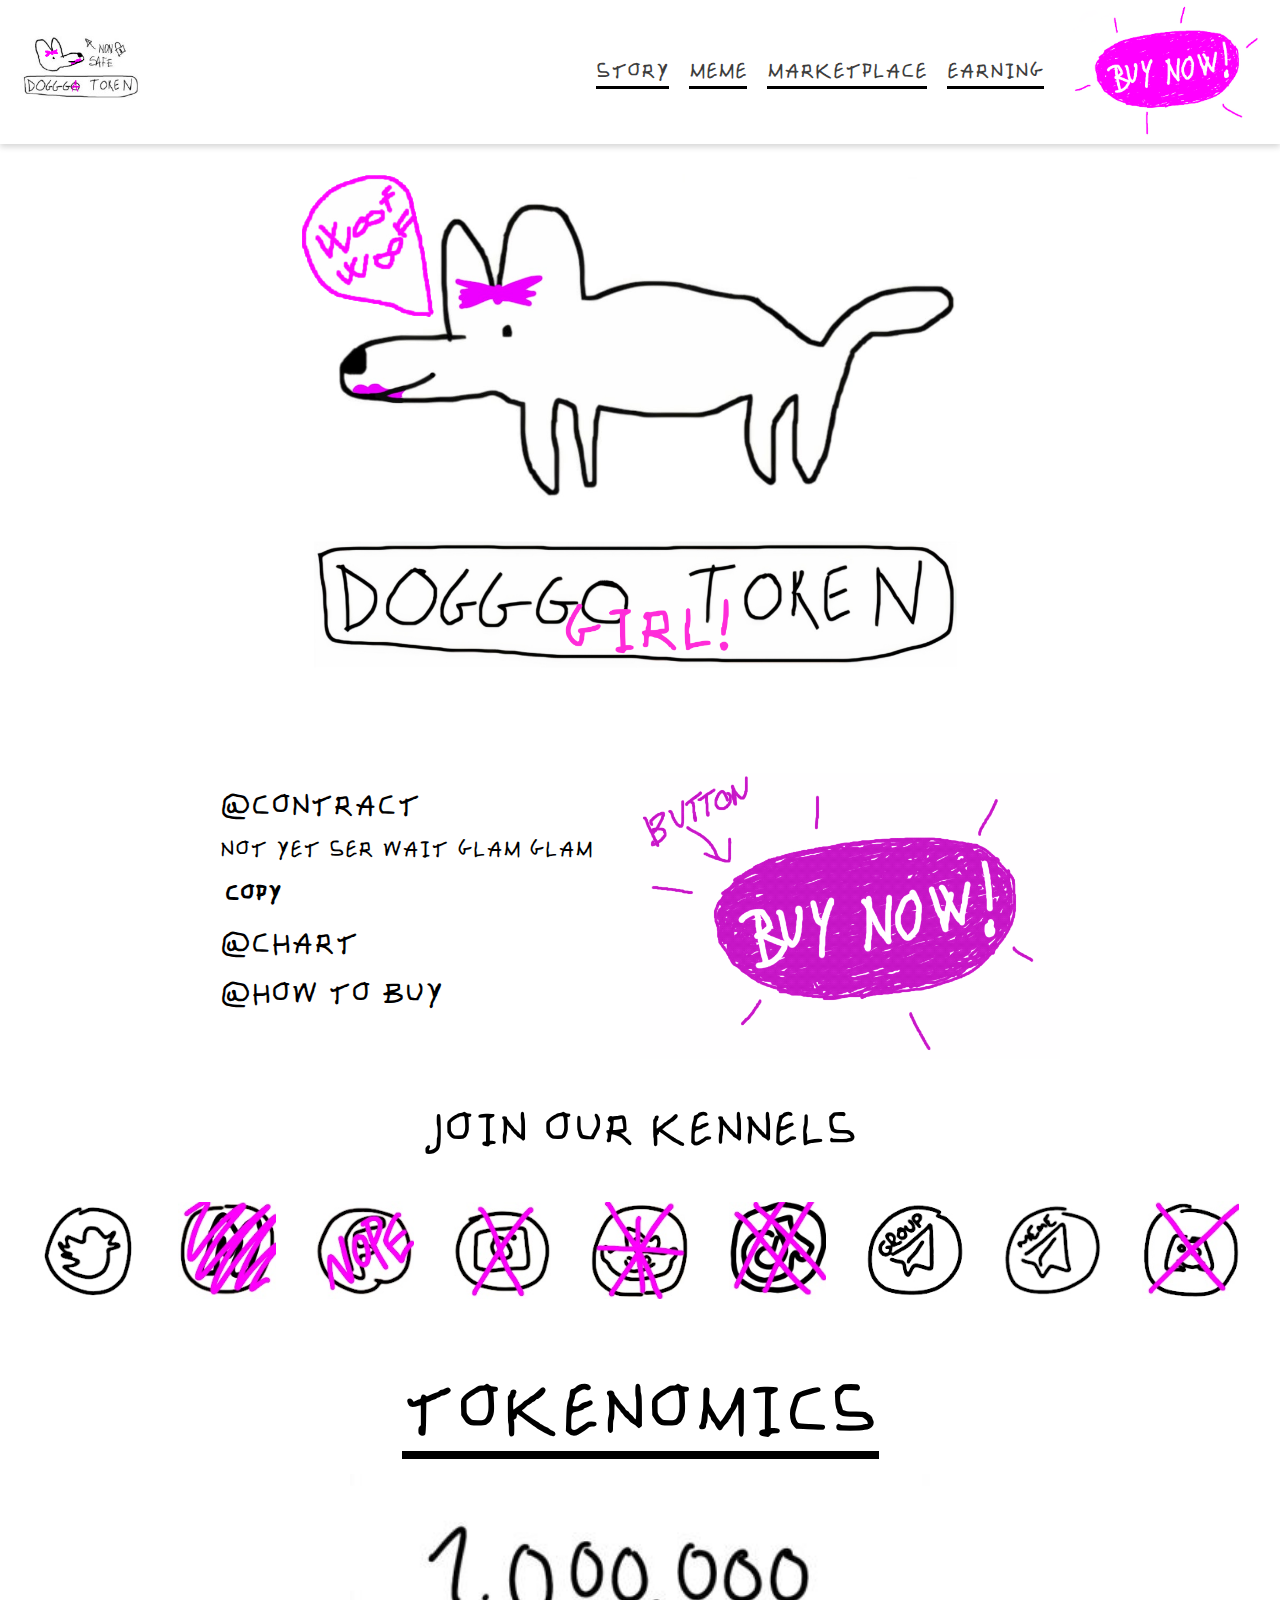
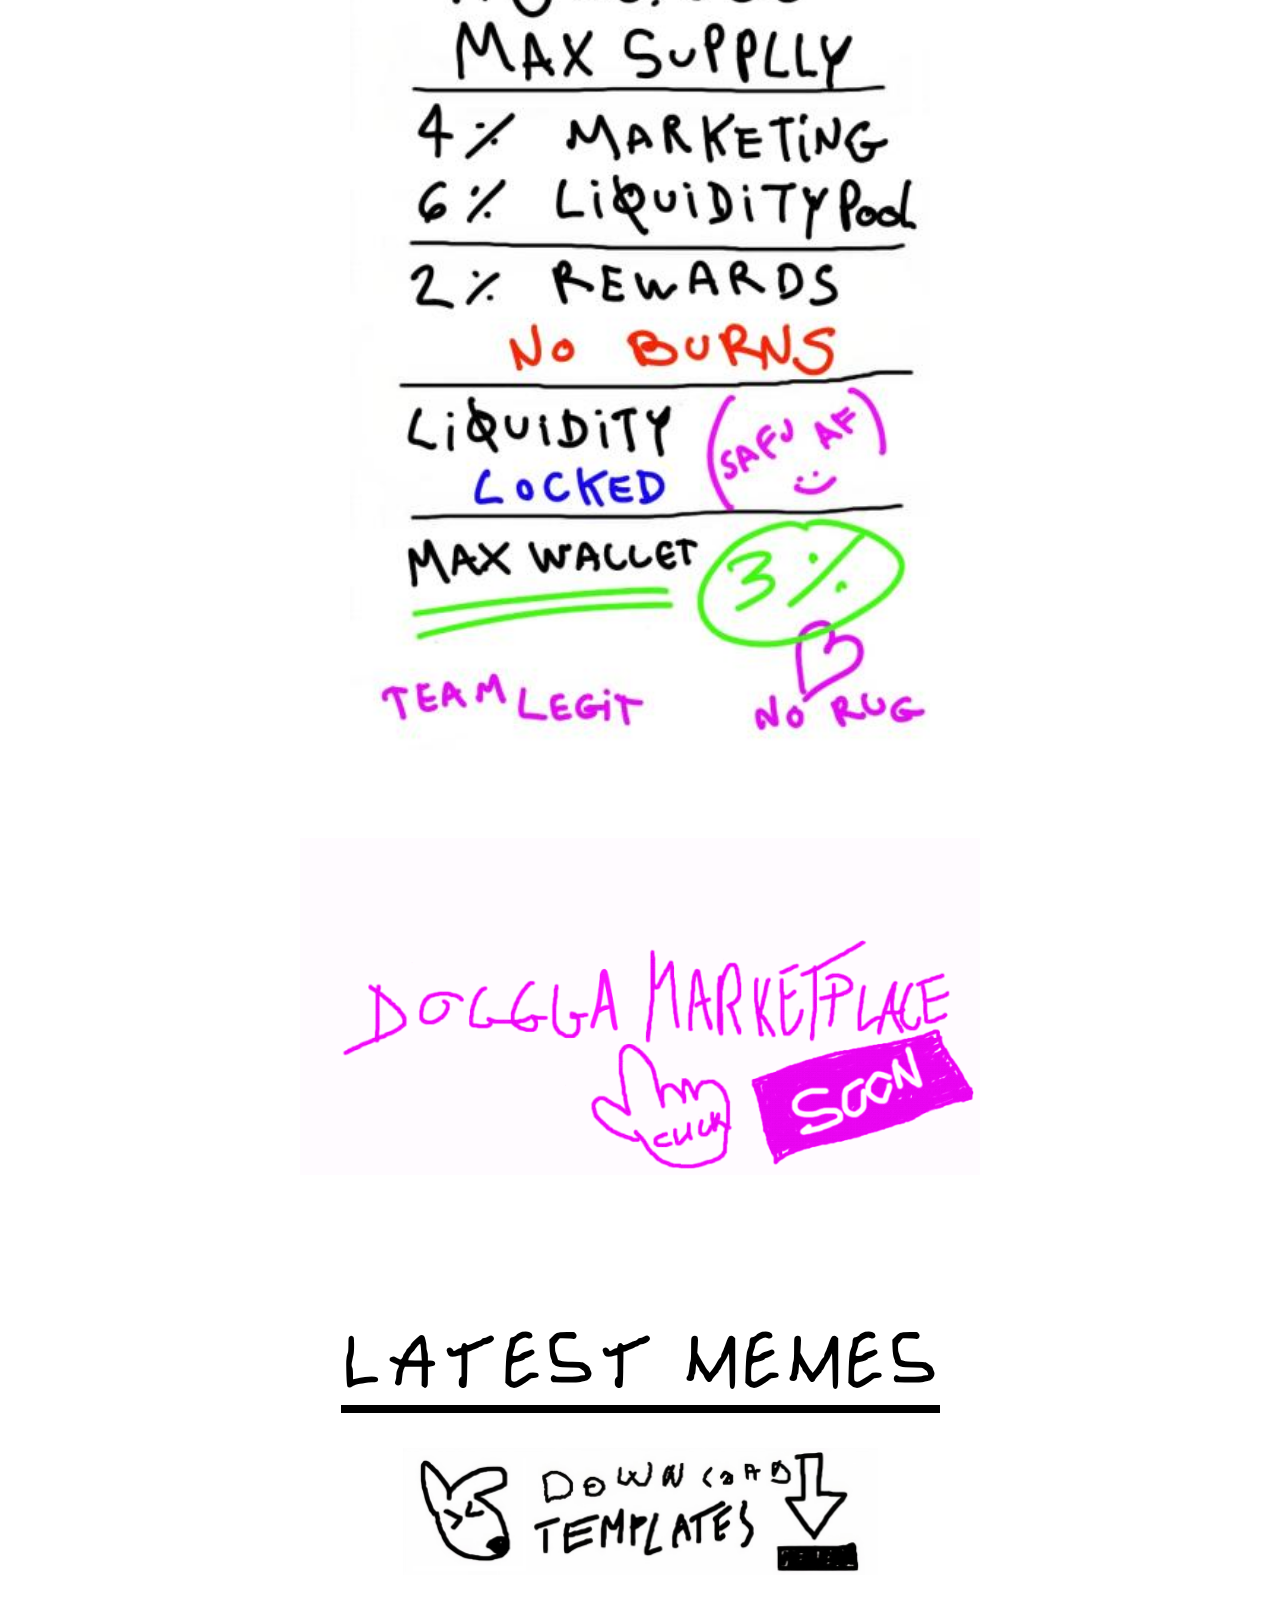
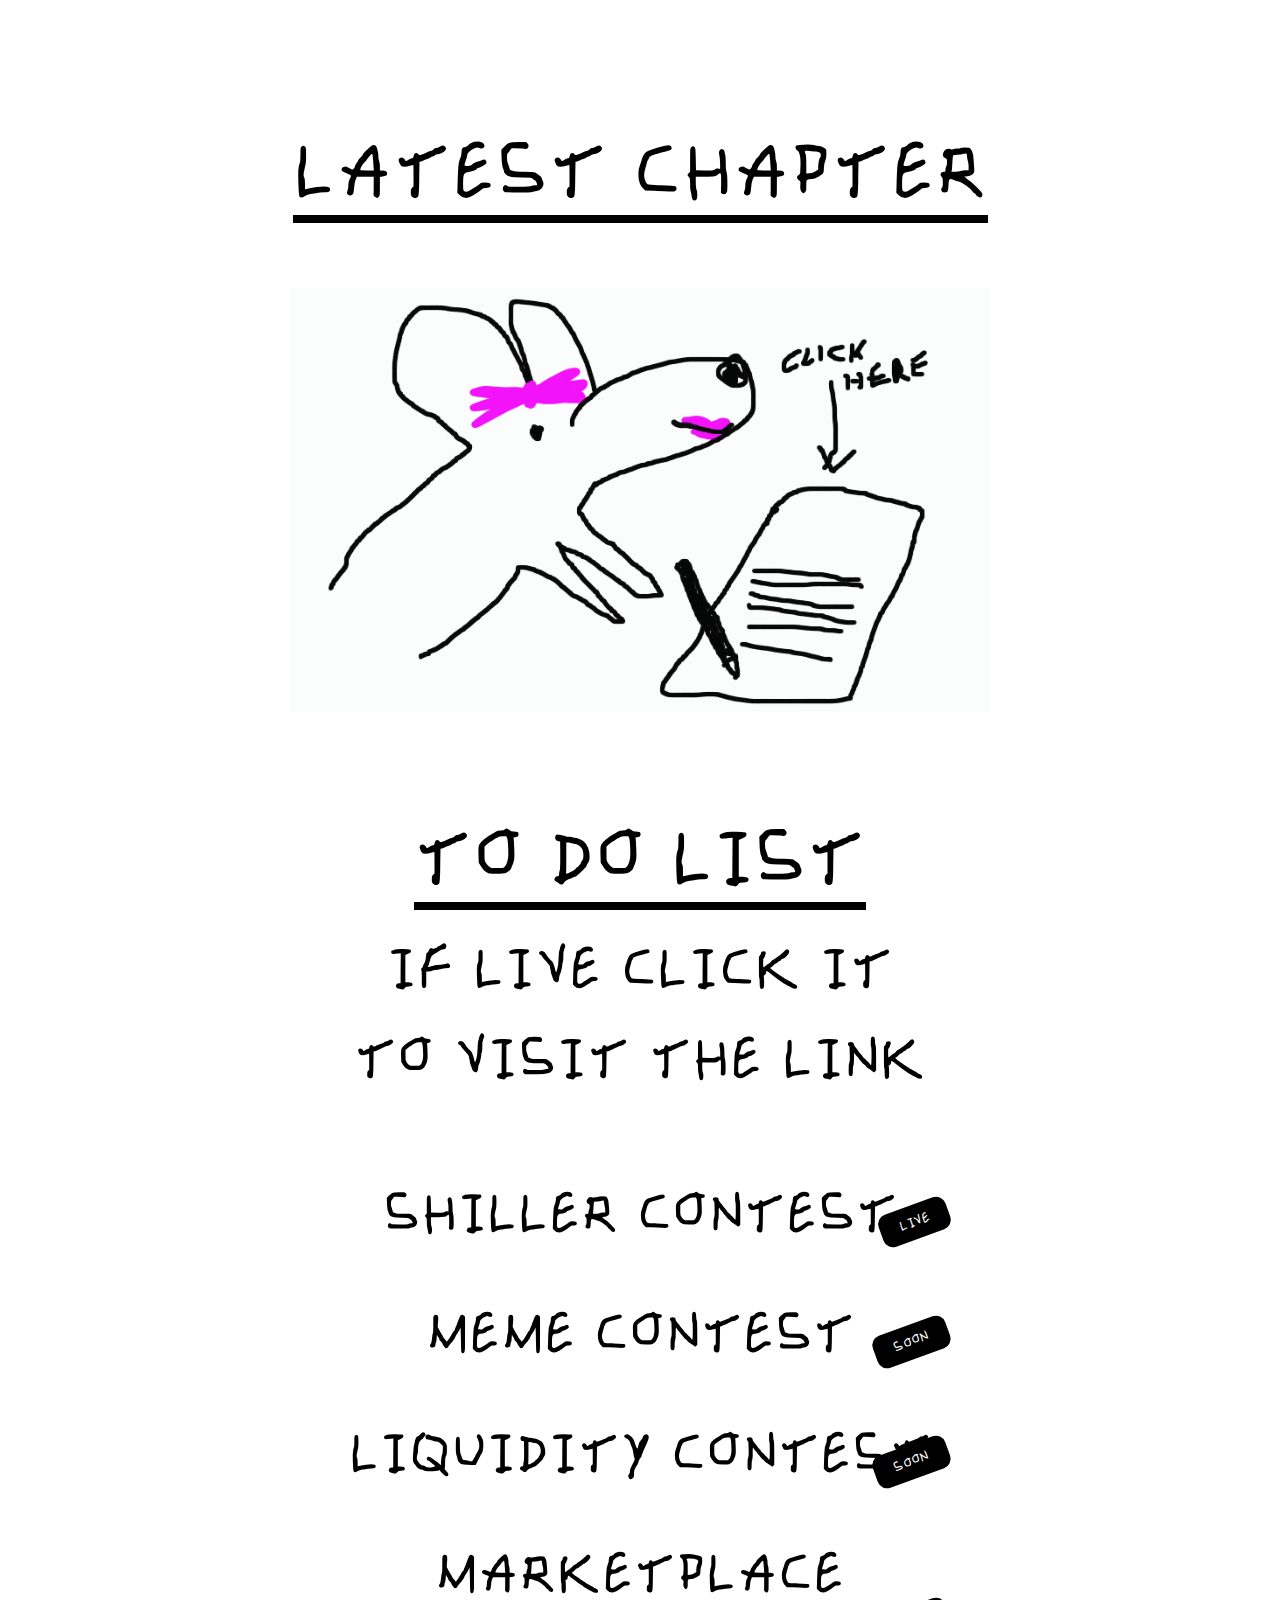
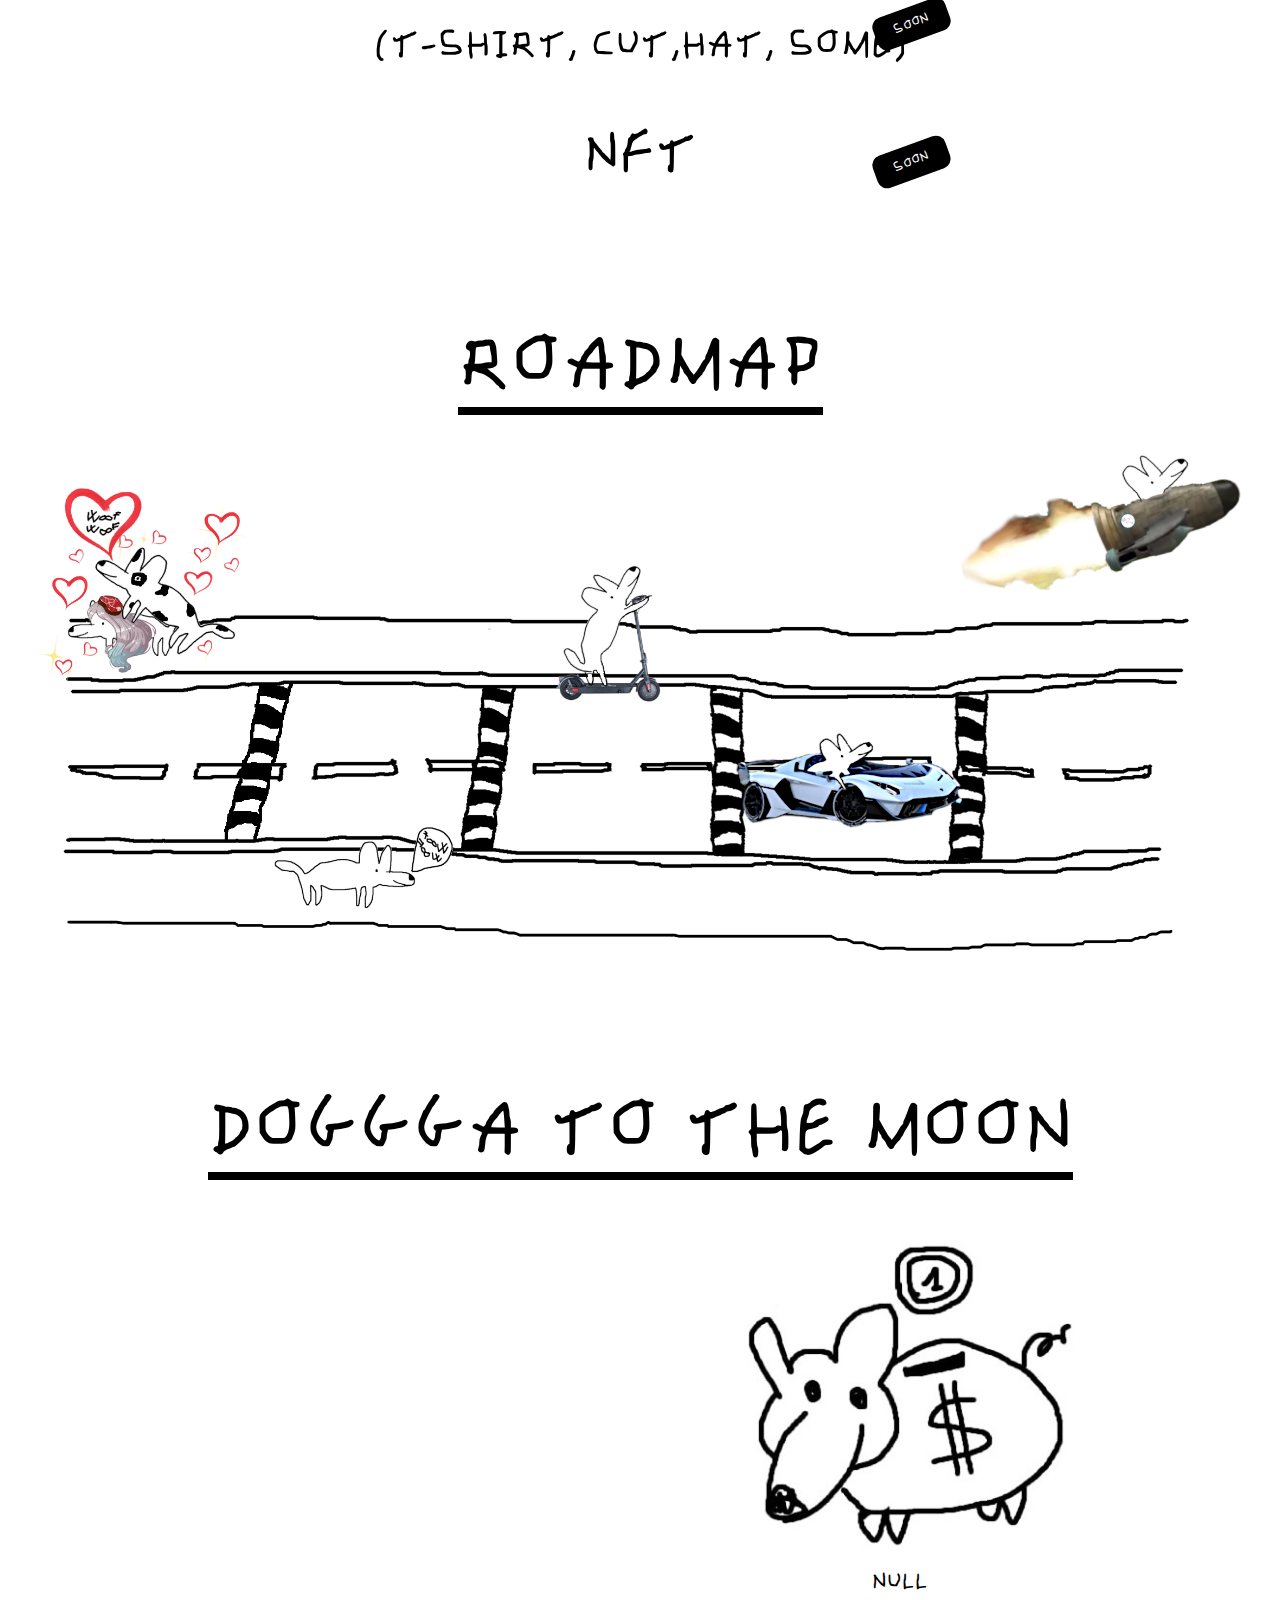
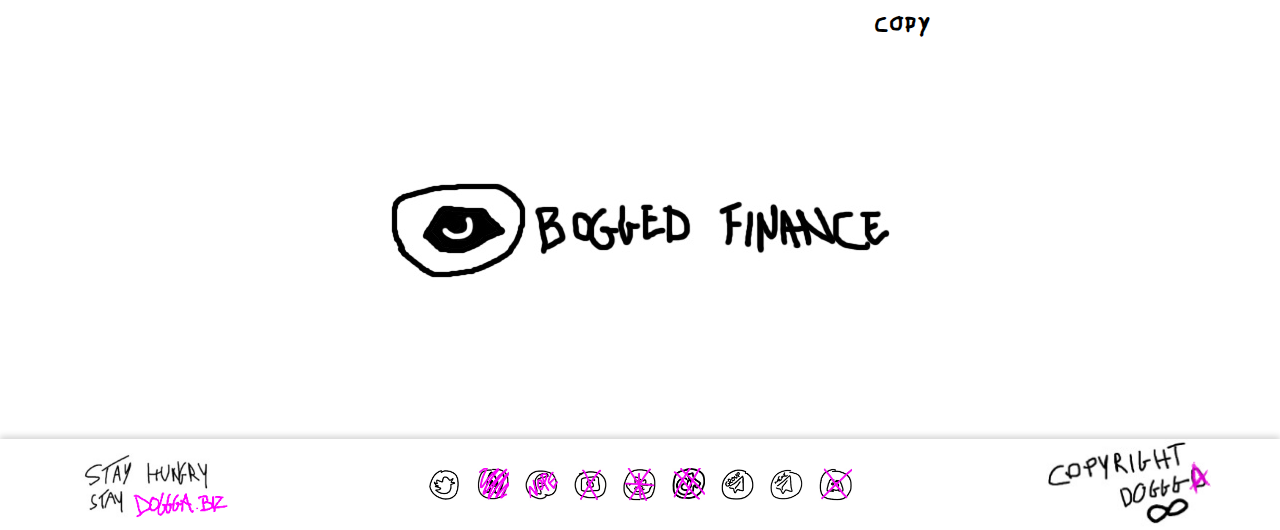
==== commit 65f9939b: "Add files via upload" ====
--- a/index.html
+++ b/index.html
@@ -379,11 +379,10 @@
       <div class="auto__container">
         <div class="wallet__inner">
           <h1>
-            <span> DOGGGO WALLET </span>
+            <span> DOGGGA TO THE MOON </span>
           </h1>
           <div class="wallet__inner-row">
             <div class="wallet__inner-column">
-              <img src="images/please.jpg" alt="" />
             </div>
             <div class="wallet__inner-column">
               <div class="wallet__inner-column-image">
@@ -403,7 +402,7 @@
             </div>
           </div>
           <div class="wallet__inner-video">
-            <img src="images/dogggo-video.gif" alt="" />
+
           </div>
           <div class="wallet__inner-links">
             <a
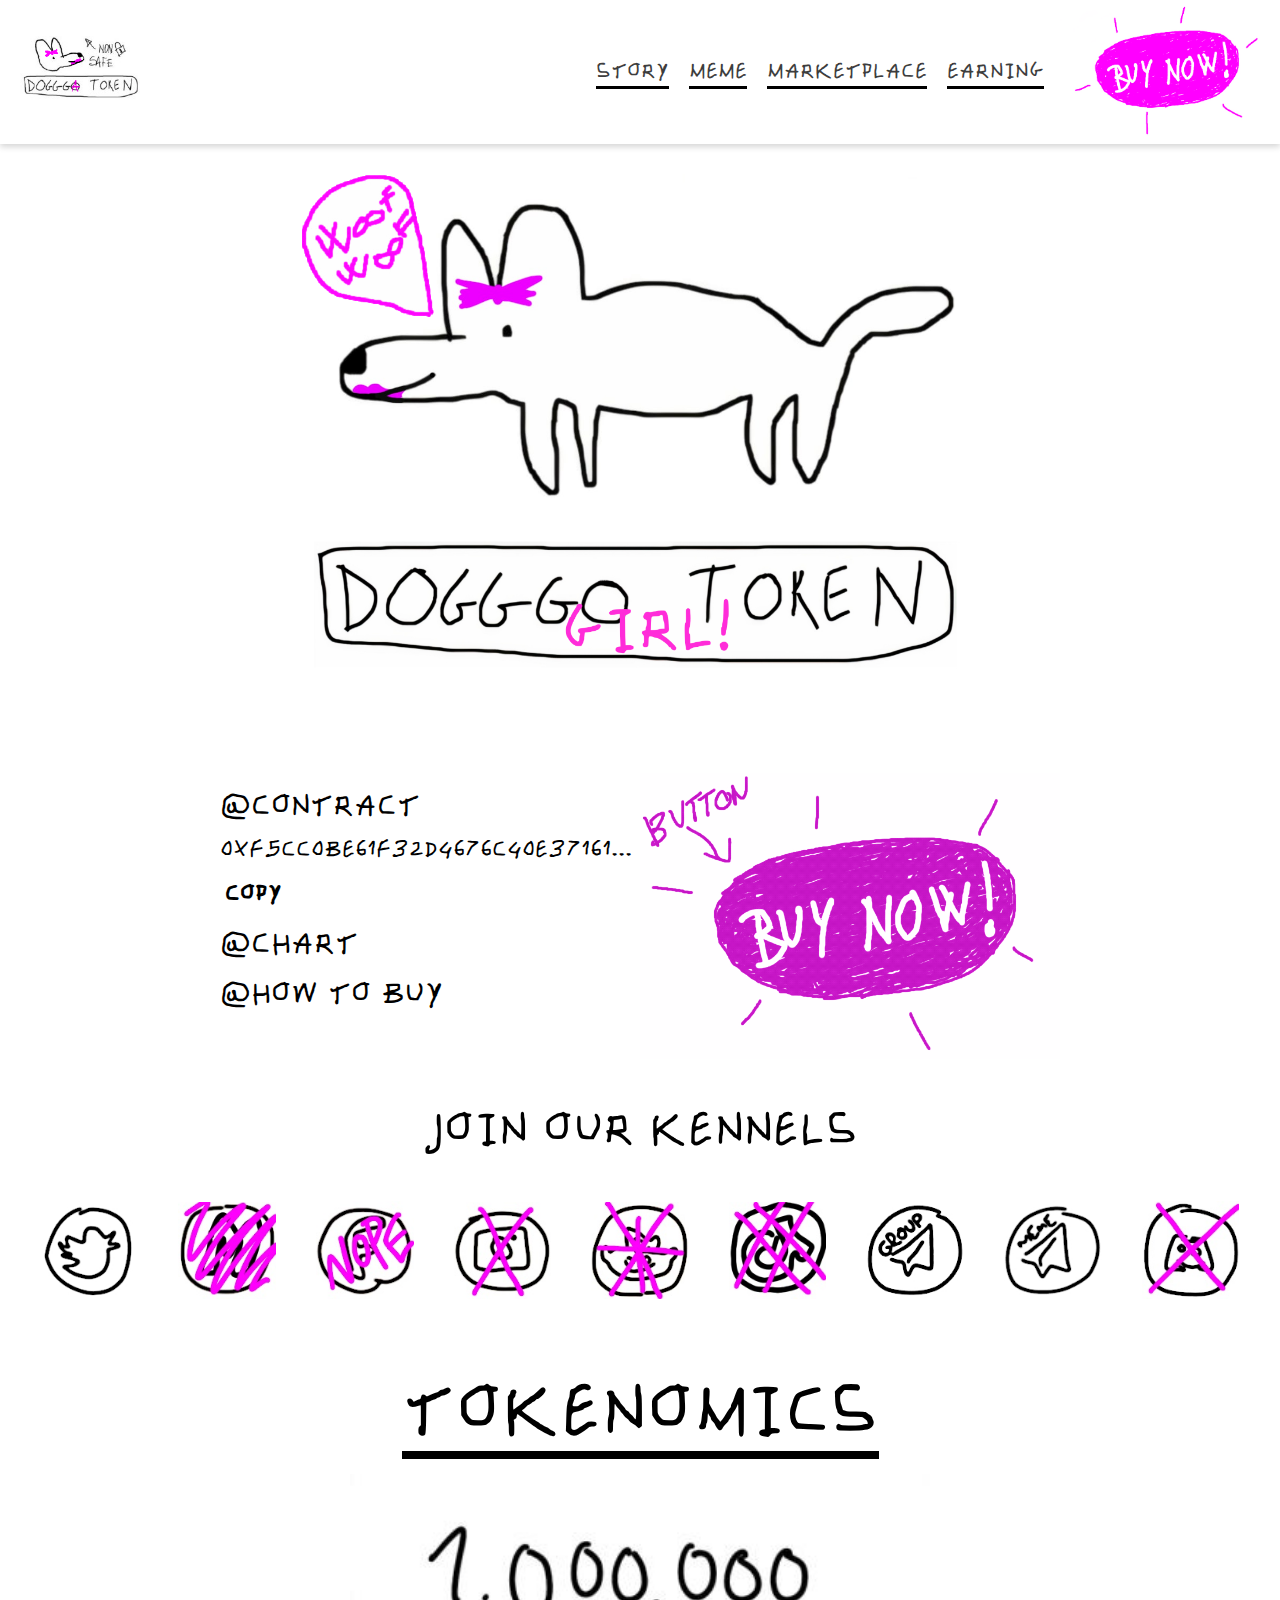
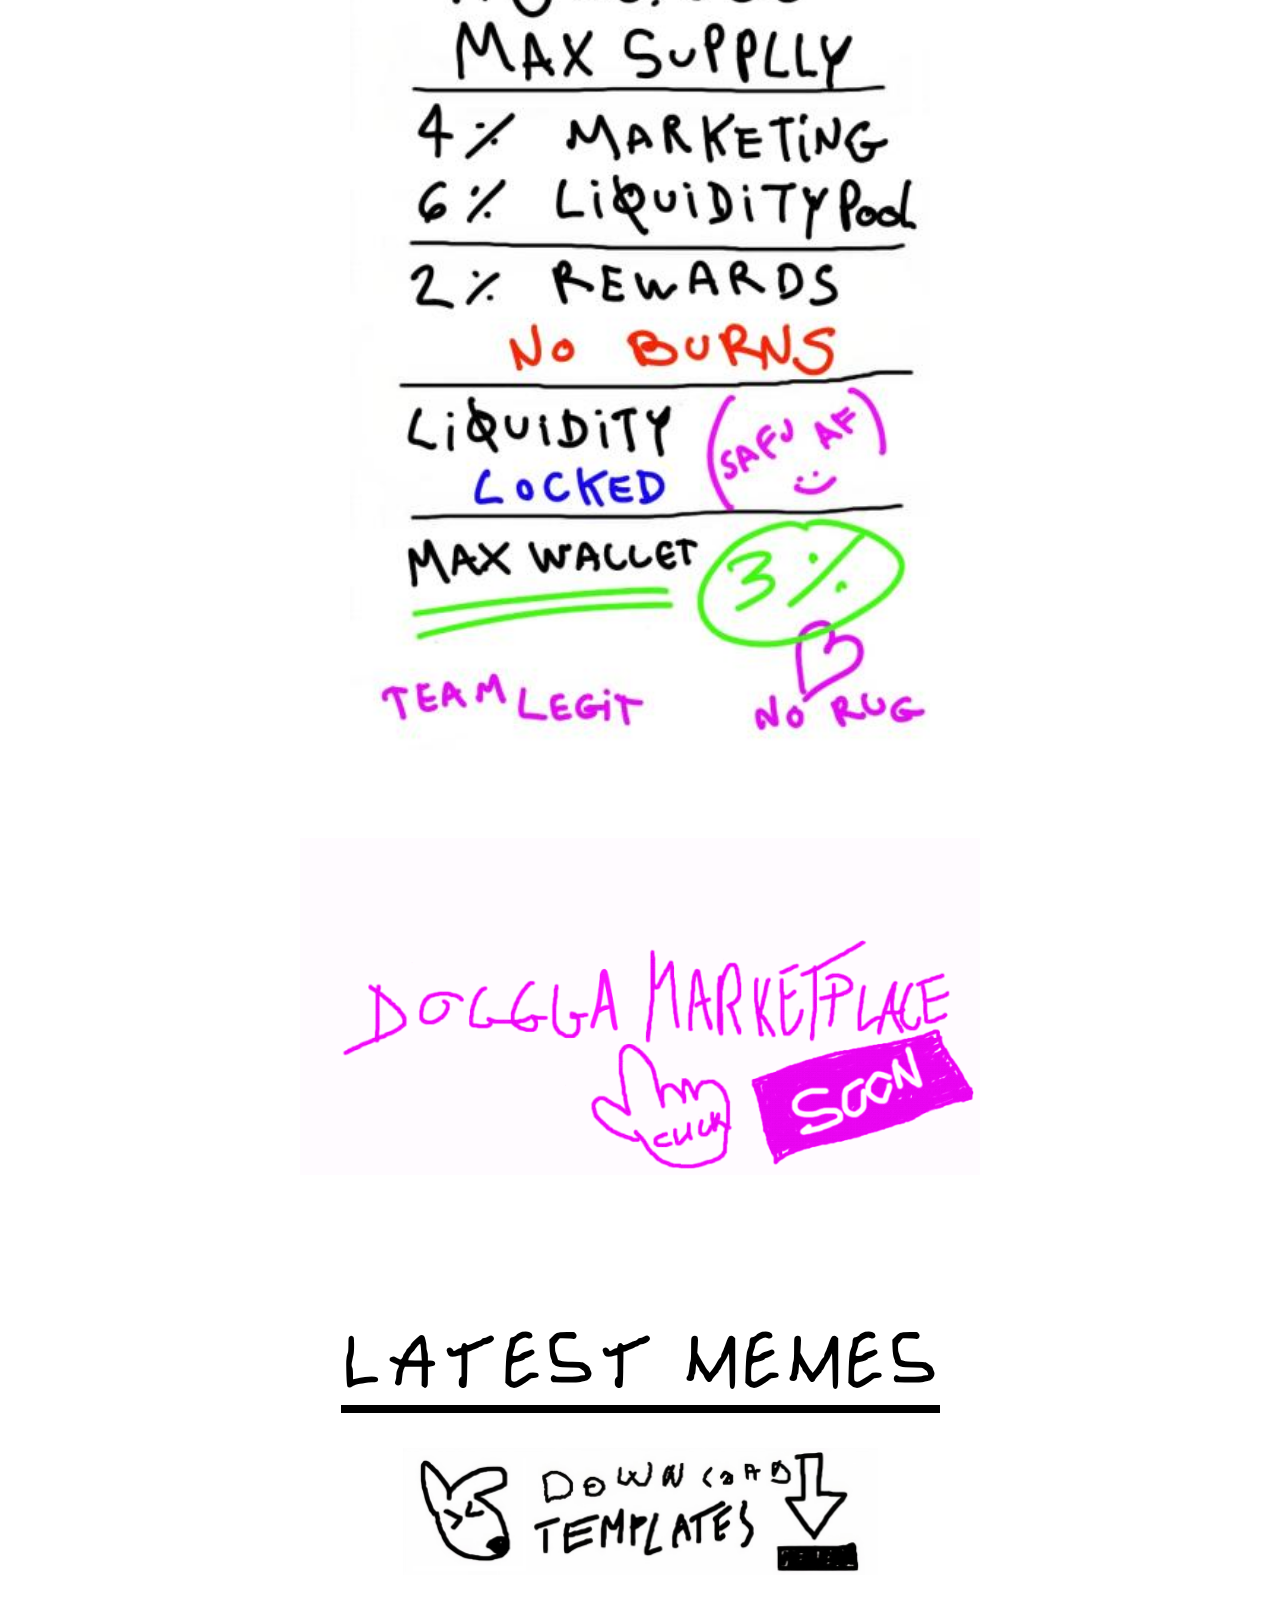
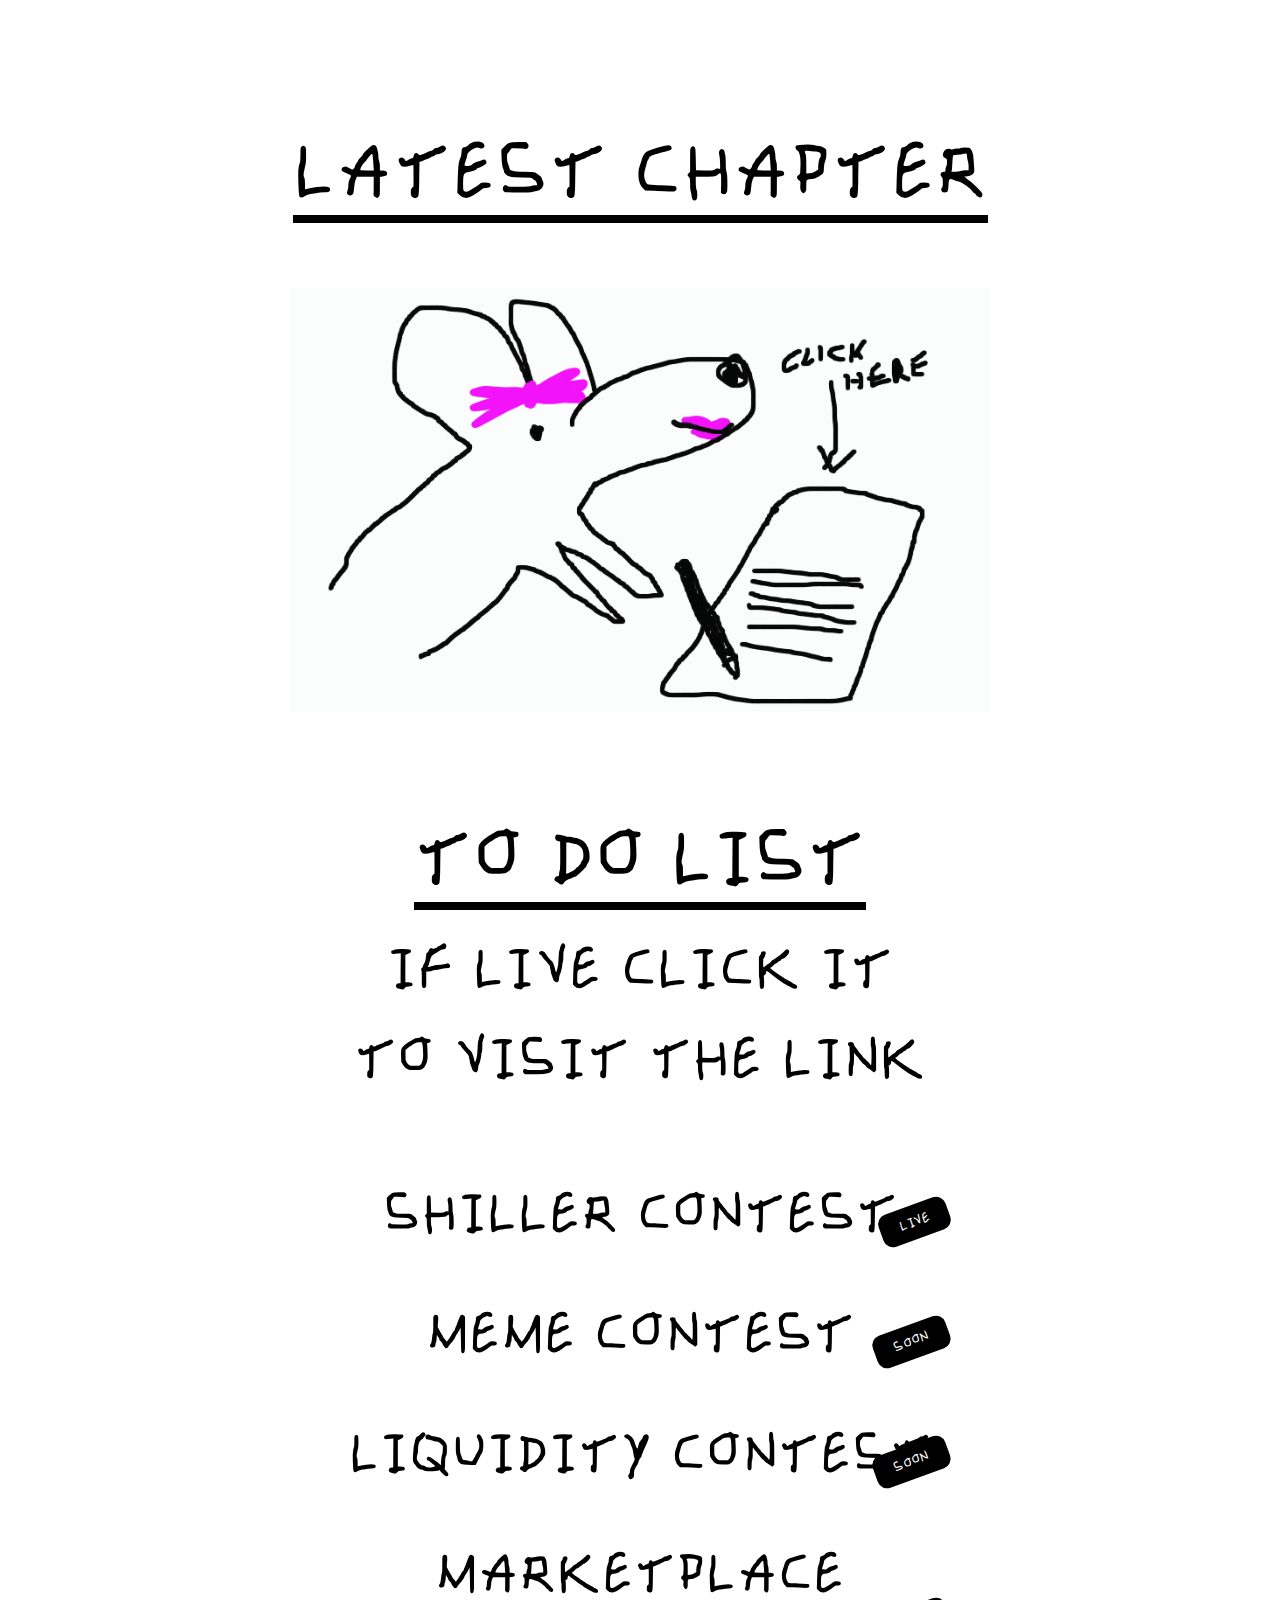
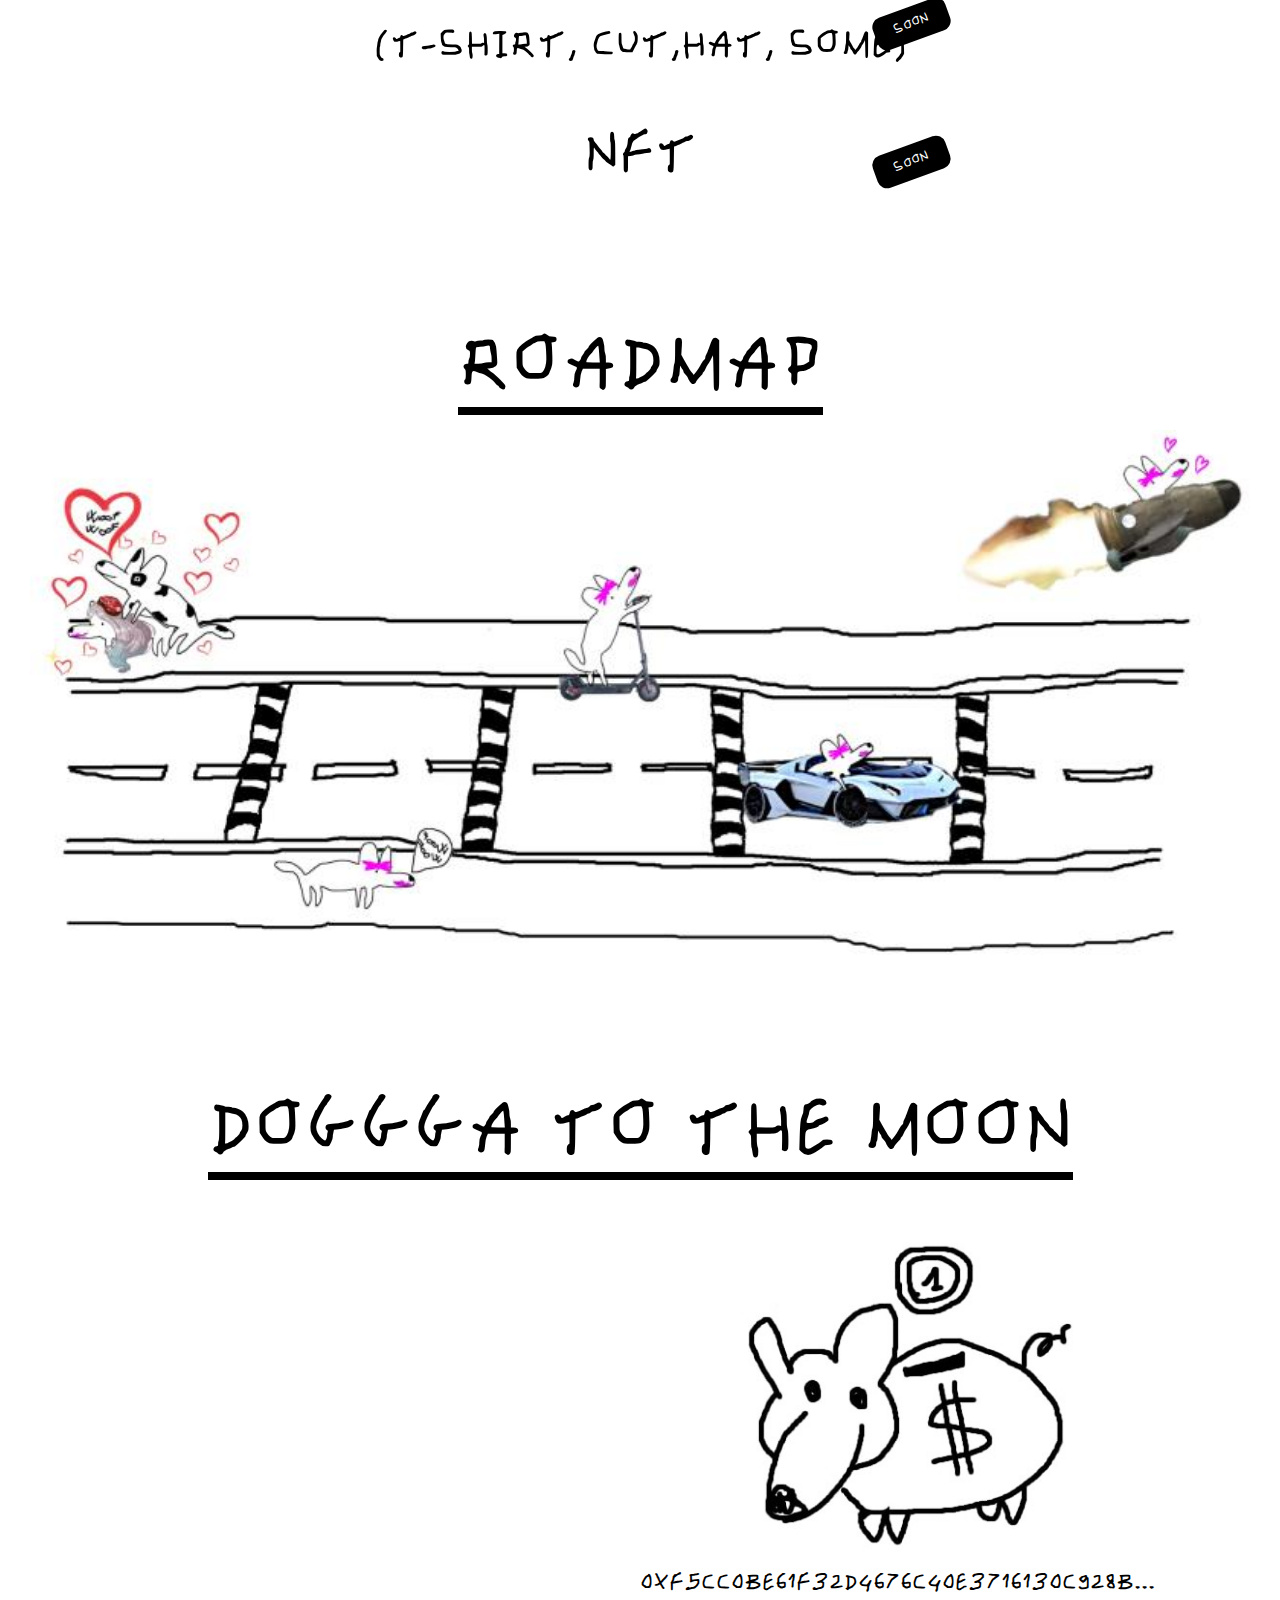
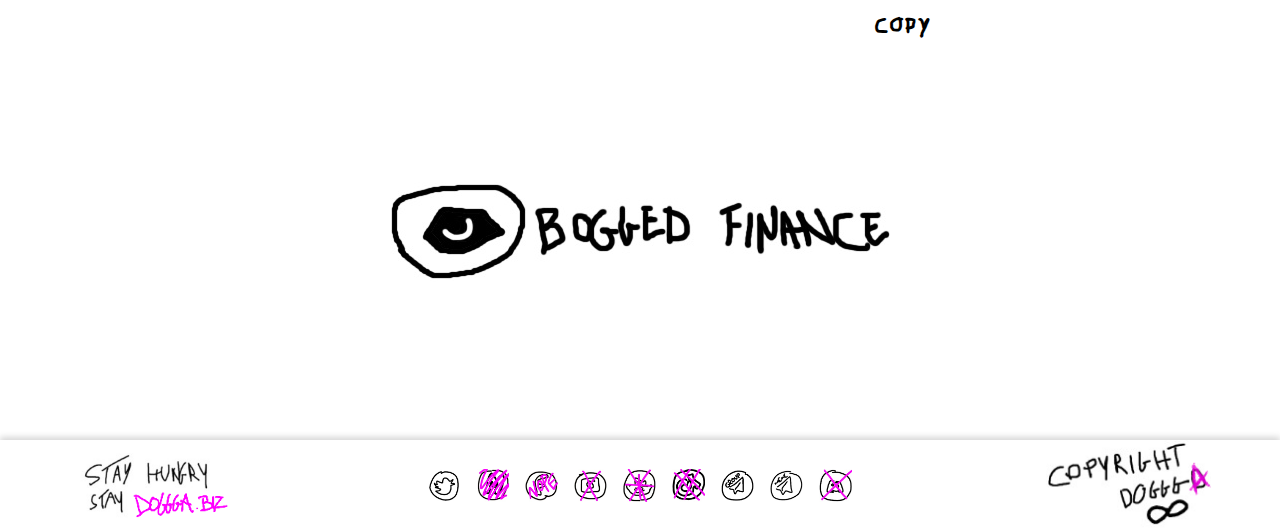
==== commit 407ca3c8: "Add files via upload" ====
--- a/index.html
+++ b/index.html
@@ -305,7 +305,7 @@
           <h1>
             <span> LATEST CHAPTER </span>
           </h1>
-          <a href="story.html#chapter5" class="story__inner-more">
+          <a href="https://t.me/DogggaToken" class="story__inner-more">
             <img src="images/latestchapter.gif" alt="" />
           </a>
         </div>
